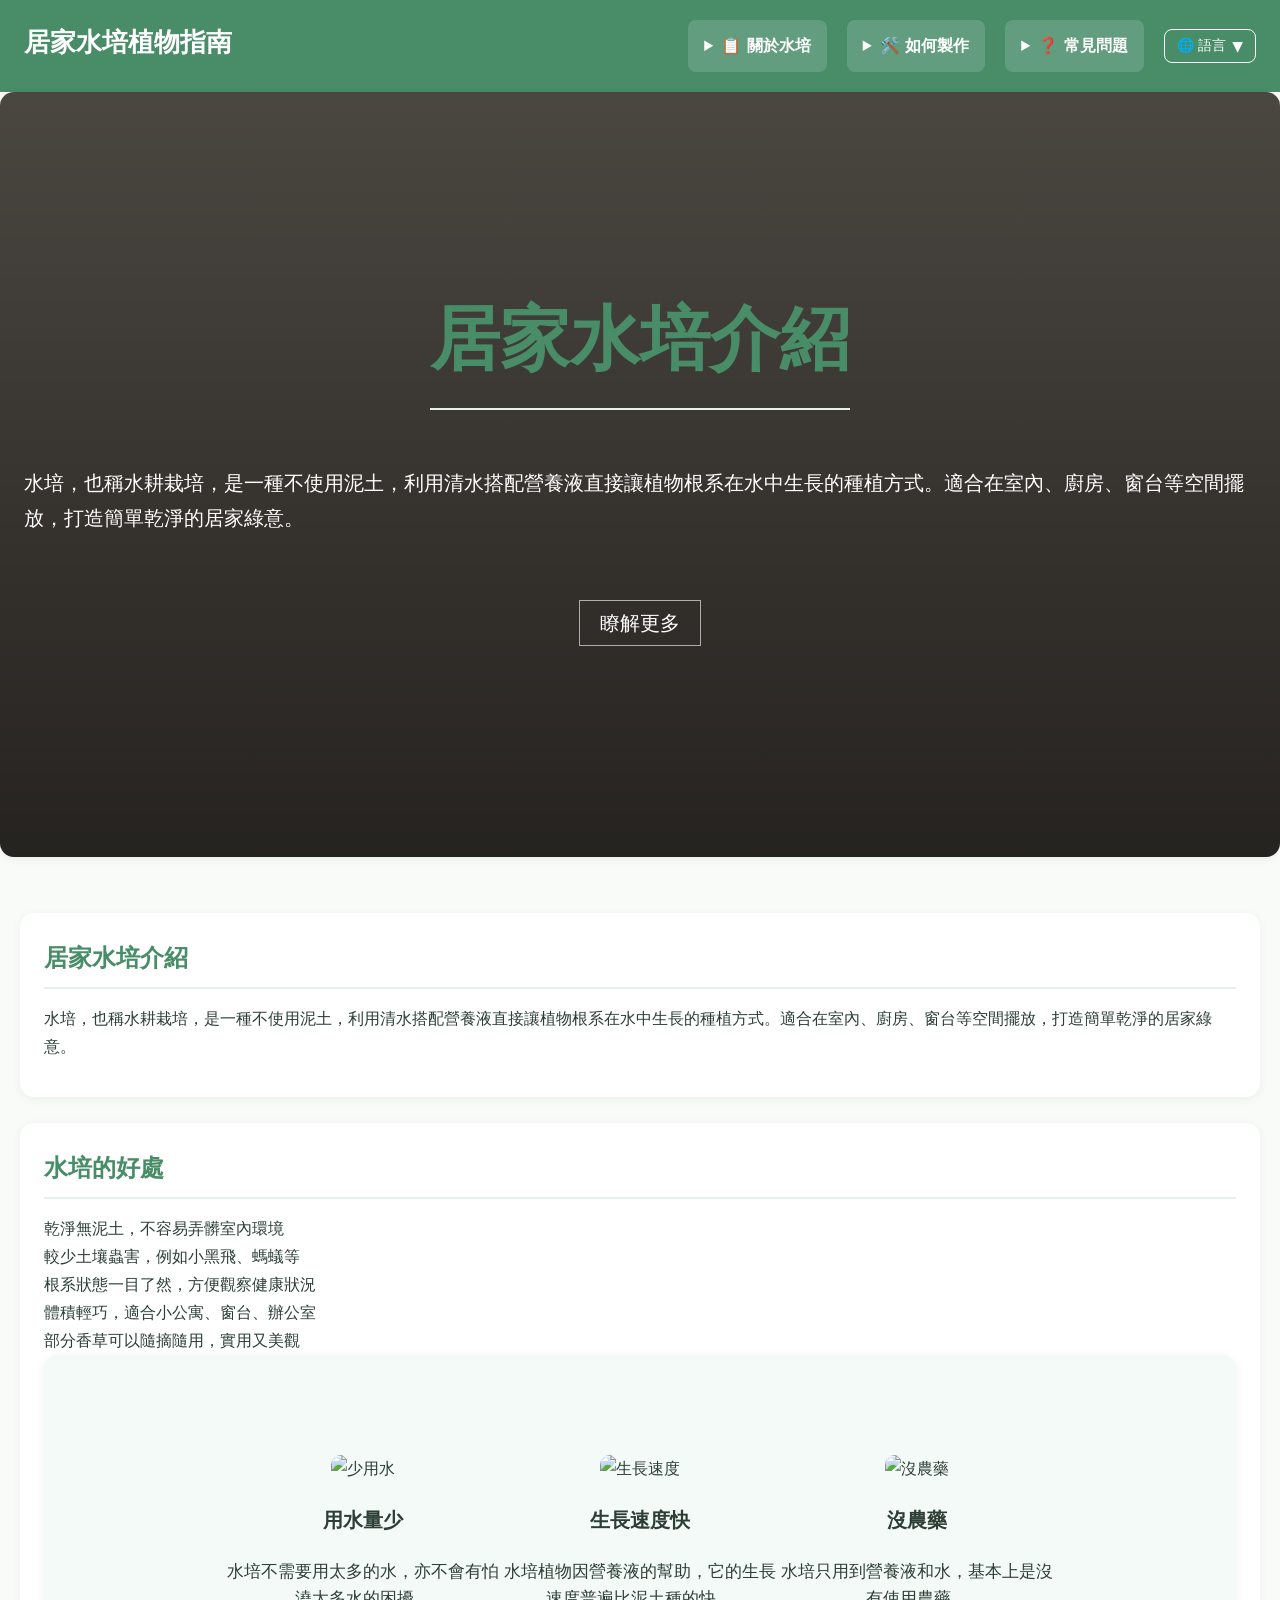
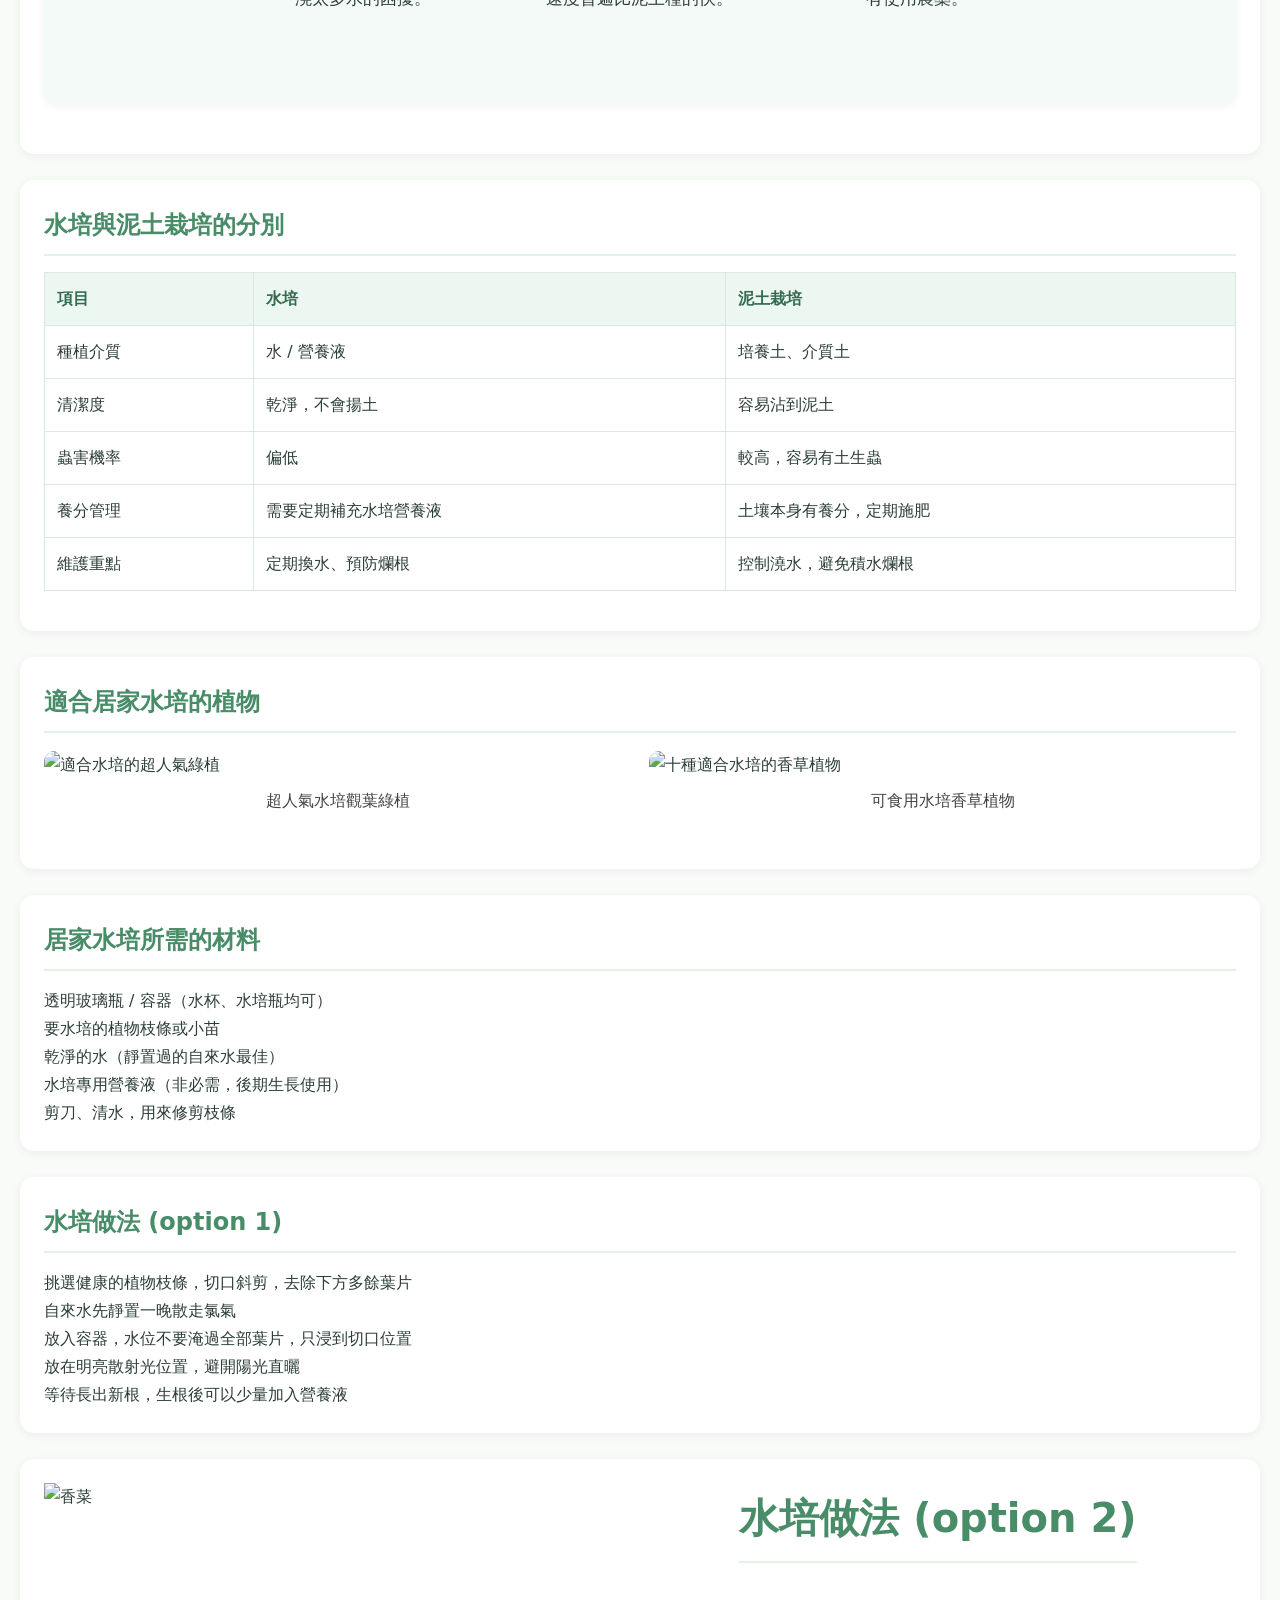
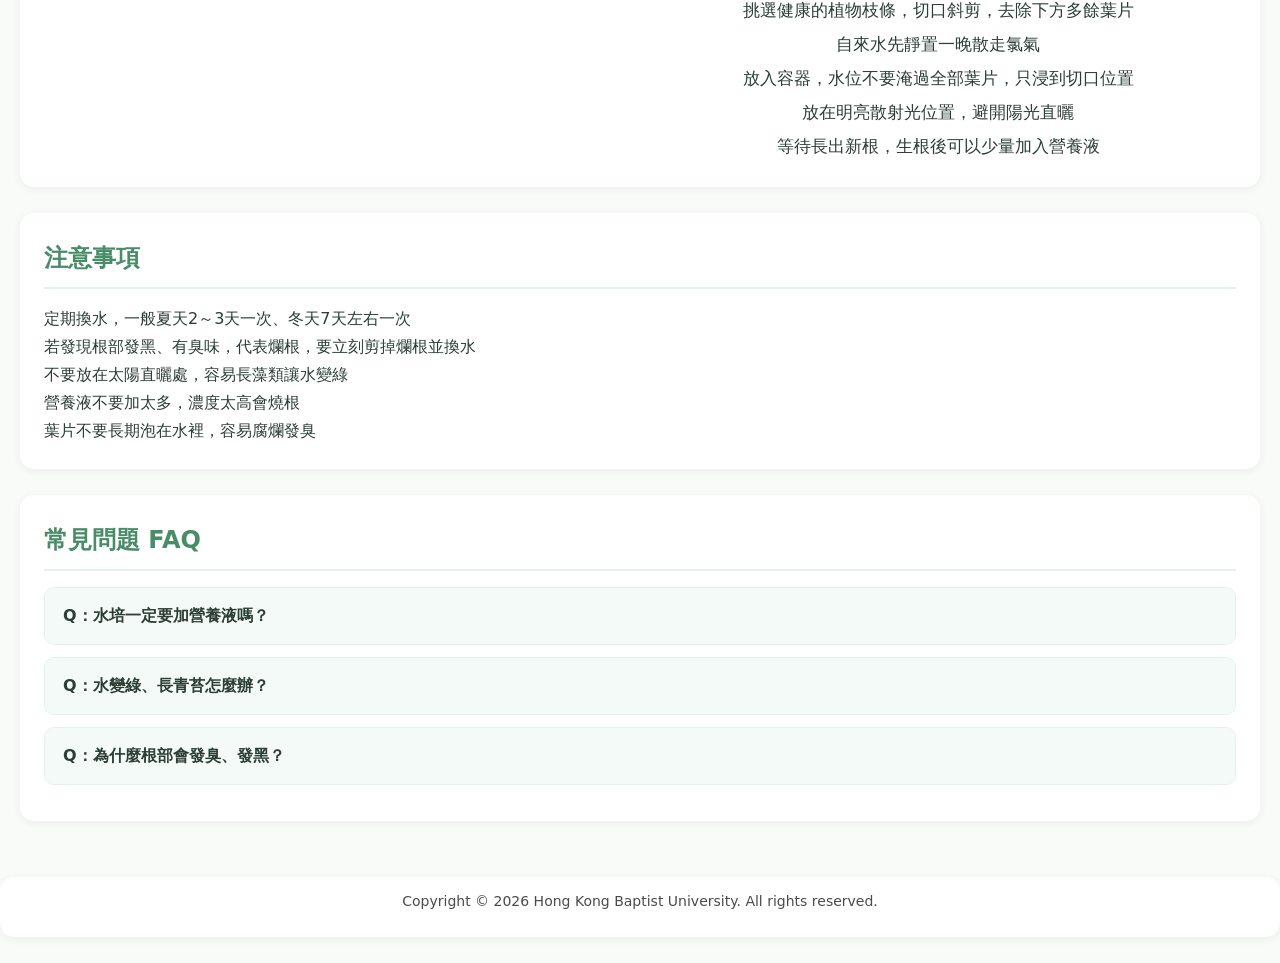
==== index.html @ 65b3b1cd "Add files via upload" ====
<!DOCTYPE html>
<html lang="zh-Hant">
<head>
    <meta charset="UTF-8">
    <meta name="viewport" content="width=device-width, initial-scale=1.0">
    <title data-i18n="title">居家水培植物指南5</title>
    <link rel="stylesheet" href="style.css">
</head>
<body>
    <header>
        <h1 data-i18n="header-title">居家水培植物指南</h1>

        <!-- 导航+语言全部包在这个容器，margin‑left:auto推到右边 -->
        <div class="header-right-group">
            <nav>
                <details>
                    <summary data-i18n="nav-about">📋 關於水培</summary>
                    <ul>
                        <li><a href="#intro">介紹</a></li>
                        <li><a href="#benefit">水培好處</a></li>
                        <li><a href="#gallery">適合居家水培的植物</a></li>
                        <li><a href="#compare">水培與泥土栽培的分別</a></li>
                    </ul>
                </details>
                <details>
                    <summary data-i18n="nav-howto">🛠️ 如何製作</summary>
                    <ul>
                        <li><a href="#material">居家水培所需的材料</a></li>
                        <li><a href="#step">水培做法</a></li>
                        <li><a href="#note">注意事項</a></li>
                    </ul>
                </details>
                <details>
                    <summary data-i18n="faq-title">❓ 常見問題</summary>
                    <ul>
                        <li><a href="#faq">FAQ</a></li>
                    </ul>
                </details>
            </nav>

            <div class="lang-wrapper" id="langWrap">
                <button class="lang-drop-trigger" id="langTrigger">
                    <span data-i18n="nav-lang">🌐 語言</span>
                    <span class="arrow-icon">▼</span>
                </button>
                <div class="lang-drop-menu">
                    <button data-lang="zhHant" class="lang-option active">繁體中文</button>
                    <button data-lang="zhHans" class="lang-option">简体中文</button>
                    <button data-lang="en" class="lang-option">English</button>
                </div>
            </div>
        </div>
    </header>

    <section class="intro">
            <h2 data-i18n="intro-title">居家水培介紹</h2>
            <p data-i18n="intro-text">水培，也稱水耕栽培，是一種不使用泥土，利用清水搭配營養液直接讓植物根系在水中生長的種植方式。適合在室內、廚房、窗台等空間擺放，打造簡單乾淨的居家綠意。</p>
            <p><a href="#intro">瞭解更多</a></p>
    </section>

    <div class="container">
        <section id="intro">
            <h2 data-i18n="intro-title">居家水培介紹</h2>
            <p data-i18n="intro-text">水培，也稱水耕栽培，是一種不使用泥土，利用清水搭配營養液直接讓植物根系在水中生長的種植方式。適合在室內、廚房、窗台等空間擺放，打造簡單乾淨的居家綠意。</p>
        </section>

        <section id="benefit">
            <h2 data-i18n="benefit-title">水培的好處</h2>
            <ul>
                <li data-i18n="b1">乾淨無泥土，不容易弄髒室內環境</li>
                <li data-i18n="b2">較少土壤蟲害，例如小黑飛、螞蟻等</li>
                <li data-i18n="b3">根系狀態一目了然，方便觀察健康狀況</li>
                <li data-i18n="b4">體積輕巧，適合小公寓、窗台、辦公室</li>
                <li data-i18n="b5">部分香草可以隨摘隨用，實用又美觀</li>
            </ul>

        <!-- testing -->
        <section class="benefit">

            <div>
                <img src="https://cdn-icons-png.flaticon.com/512/7822/7822036.png" alt="少用水">
                <h3 data-i18n="saving water"> 用水量少 </h3>
                <p data-i18n="saving water explain"> 水培不需要用太多的水，亦不會有怕澆太多水的困擾。 </p>
            </div>
            <div>
                <img src="https://cdn-icons-png.magnific.com/256/5339/5339583.png?semt=ais_white_label" alt="生長速度">
                <h3 data-i18n="growth rate"> 生長速度快 </h3>
                <p data-i18n="growth rate explain"> 水培植物因營養液的幫助，它的生長速度普遍比泥土種的快。</p>
            </div>
            <div>
                <img src="https://t4.ftcdn.net/jpg/05/69/31/79/360_F_569317961_Hw2CEbl5YhG4xKFPntLBtfDVCJQ78i1L.jpg" alt="沒農藥">
                <h3 data-i18n="pesticide free"> 沒農藥 </h3>
                <p data-i18n="pesticide free explain"> 水培只用到營養液和水，基本上是沒有使用農藥。</p>
            </div>
        </section>
        <!-- testing ends -->
        </section>

        <section id="compare">
            <h2 data-i18n="compare-title">水培與泥土栽培的分別</h2>
            <table>
                <thead>
                    <tr>
                        <th data-i18n="col-item">項目</th>
                        <th data-i18n="col-hydro">水培</th>
                        <th data-i18n="col-soil">泥土栽培</th>
                    </tr>
                </thead>
                <tbody>
                    <tr>
                        <td data-i18n="row1">種植介質</td>
                        <td data-i18n="row1-h">水 / 營養液</td>
                        <td data-i18n="row1-s">培養土、介質土</td>
                    </tr>
                    <tr>
                        <td data-i18n="row2">清潔度</td>
                        <td data-i18n="row2-h">乾淨，不會揚土</td>
                        <td data-i18n="row2-s">容易沾到泥土</td>
                    </tr>
                    <tr>
                        <td data-i18n="row3">蟲害機率</td>
                        <td data-i18n="row3-h">偏低</td>
                        <td data-i18n="row3-s">較高，容易有土生蟲</td>
                    </tr>
                    <tr>
                        <td data-i18n="row4">養分管理</td>
                        <td data-i18n="row4-h">需要定期補充水培營養液</td>
                        <td data-i18n="row4-s">土壤本身有養分，定期施肥</td>
                    </tr>
                    <tr>
                        <td data-i18n="row5">維護重點</td>
                        <td data-i18n="row5-h">定期換水、預防爛根</td>
                        <td data-i18n="row5-s">控制澆水，避免積水爛根</td>
                    </tr>
                </tbody>
            </table>
        </section>

        <section id="gallery">
            <h2 data-i18n="gallery-title">適合居家水培的植物</h2>
            <div class="gallery">
                <div class="gallery-item">
                    <img src="https://image.bvshop.tw/4338/post/4338_68bfd7483f8c3.png.webp" alt="適合水培的超人氣綠植" class="lightbox-img">
                    <p data-i18n="pic1">超人氣水培觀葉綠植</p>
                </div>
                <div class="gallery-item">
                    <img src="https://jardinforestier.com.tw/cdn/shop/articles/dda70e4a17474ab7b849383230f9e4b3.jpg?v=1782105176" alt="十種適合水培的香草植物" class="lightbox-img">
                    <p data-i18n="pic2">可食用水培香草植物</p>
                </div>
            </div>
        </section>

        <section id="material">
            <h2 data-i18n="material-title">居家水培所需的材料</h2>
            <ul>
                <li data-i18n="m1">透明玻璃瓶 / 容器（水杯、水培瓶均可）</li>
                <li data-i18n="m2">要水培的植物枝條或小苗</li>
                <li data-i18n="m3">乾淨的水（靜置過的自來水最佳）</li>
                <li data-i18n="m4">水培專用營養液（非必需，後期生長使用）</li>
                <li data-i18n="m5">剪刀、清水，用來修剪枝條</li>
            </ul>
        </section>

    <section class="step">
        <h2 data-i18n="step-title">水培做法 (option 1)</h2>
        <ul>
            <li data-i18n="s1">挑選健康的植物枝條，切口斜剪，去除下方多餘葉片</li>
            <li data-i18n="s2">自來水先靜置一晚散走氯氣</li>
            <li data-i18n="s3">放入容器，水位不要淹過全部葉片，只浸到切口位置</li>
            <li data-i18n="s4">放在明亮散射光位置，避開陽光直曬</li>
            <li data-i18n="s5">等待長出新根，生根後可以少量加入營養液</li>
        </ul>
    </section>
    
    <!-- testing -->
    <section class="steps">

    <img src="https://cdn02.pinkoi.com/product/di74Gw7a/2/640x530.jpg" alt="香菜">        
    
    <div class="info">
        <h2 data-i18n="step-title">水培做法 (option 2)</h2>
        <ul>
            <li data-i18n="s1">挑選健康的植物枝條，切口斜剪，去除下方多餘葉片</li>
            <li data-i18n="s2">自來水先靜置一晚散走氯氣</li>
            <li data-i18n="s3">放入容器，水位不要淹過全部葉片，只浸到切口位置</li>
            <li data-i18n="s4">放在明亮散射光位置，避開陽光直曬</li>
            <li data-i18n="s5">等待長出新根，生根後可以少量加入營養液</li>
        </ul>
    </div>

    <!-- testing ends -->

    </section>

        <section id="note">
            <h2 data-i18n="note-title">注意事項</h2>
            <ul>
                <li data-i18n="n1">定期換水，一般夏天2～3天一次、冬天7天左右一次</li>
                <li data-i18n="n2">若發現根部發黑、有臭味，代表爛根，要立刻剪掉爛根並換水</li>
                <li data-i18n="n3">不要放在太陽直曬處，容易長藻類讓水變綠</li>
                <li data-i18n="n4">營養液不要加太多，濃度太高會燒根</li>
                <li data-i18n="n5">葉片不要長期泡在水裡，容易腐爛發臭</li>
            </ul>
        </section>

        <section id="faq">
            <h2 data-i18n="faq-title">常見問題 FAQ</h2>
            <div class="faq-item">
                <div class="faq-question" data-i18n="q1">Q：水培一定要加營養液嗎？</div>
                <div class="faq-answer">
                    <p data-i18n="a1">剛開始生根階段不需要營養液；等到根系長得茂密之後，再少量添加就可以。只清水也可以存活一段時間，但長期會缺養分。</p>
                </div>
            </div>
            <div class="faq-item">
                <div class="faq-question" data-i18n="q2">Q：水變綠、長青苔怎麼辦？</div>
                <div class="faq-answer">
                    <p data-i18n="a2">主要原因是陽光直射。移到散射光位置，把容器洗乾淨、全部換新水即可。</p>
                </div>
            </div>
            <div class="faq-item">
                <div class="faq-question" data-i18n="q3">Q：為什麼根部會發臭、發黑？</div>
                <div class="faq-answer">
                    <p data-i18n="a3">多數是缺氧爛根。把腐爛的根全部剪乾淨，容器清洗消毒，換上新水，並減少水位。</p>
                </div>
            </div>
        </section>
    </div>

    <section class="footer">
            <p>Copyright © 2026 Hong Kong Baptist University. All rights reserved.</p>
    </section>

    <div class="lightbox">
        <span class="lightbox-close">&times;</span>
        <img src="" alt="preview">
    </div>

<script>
const i18nData = {
    zhHant:{
        title:"居家水培植物指南",
        "header-title":"居家水培植物指南",
        "nav-about":"📋 關於水培",
        "nav-howto":"🛠️ 如何製作",
        "nav-lang": "🌐 語言",
        "gallery-title":"適合居家水培的植物",
        "pic1":"超人氣水培觀葉綠植",
        "pic2":"可食用水培香草",
        "pic3":"水培香菜示範",
        "intro-title":"居家水培介紹",
        "intro-text":"水培，也稱水耕栽培，是一種不使用泥土，利用清水搭配營養液直接讓植物根系在水中生長的種植方式。適合在室內、廚房、窗台等空間擺放，打造簡單乾淨的居家綠意。",
        "benefit-title":"水培的好處",
        "b1":"乾淨無泥土，不容易弄髒室內環境",
        "b2":"較少土壤蟲害，例如小黑飛、螞蟻等",
        "b3":"根系狀態一目了然，方便觀察健康狀況",
        "b4":"體積輕巧，適合小公寓、窗台、辦公室",
        "b5":"部分香草可以隨摘隨用，實用又美觀",
        "saving water":"少用水",
        "saving water explain":"水培不需要用太多的水，亦不會有怕澆太多水的困擾。",
        "growth rate":"生長速度快",
        "growth rate explain":"水培植物因營養液的幫助，它的生長速度普遍比泥土種的快。",
        "pesticide free":"沒農藥",
        "pesticide free explain":"水培只用到營養液和水，基本上是沒有使用農藥。",
        "compare-title":"水培與泥土栽培的分別",
        "col-item":"項目",
        "col-hydro":"水培",
        "col-soil":"泥土栽培",
        "row1":"種植介質",
        "row1-h":"水 / 營養液",
        "row1-s":"培養土、介質土",
        "row2":"清潔度",
        "row2-h":"乾淨，不會揚土",
        "row2-s":"容易沾到泥土",
        "row3":"蟲害機率",
        "row3-h":"偏低",
        "row3-s":"較高，容易有土生蟲",
        "row4":"養分管理",
        "row4-h":"需要定期補充水培營養液",
        "row4-s":"土壤本身有養分，定期施肥",
        "row5":"維護重點",
        "row5-h":"定期換水、預防爛根",
        "row5-s":"控制澆水，避免積水爛根",
        "material-title":"居家水培所需的材料",
        "m1":"透明玻璃瓶 / 容器（水杯、水培瓶均可）",
        "m2":"要水培的植物枝條或小苗",
        "m3":"乾淨的水（靜置過的自來水最佳）",
        "m4":"水培專用營養液（非必需，後期生長使用）",
        "m5":"剪刀、清水，用來修剪枝條",
        "step-title":"水培做法",
        "s1":"挑選健康的植物枝條，切口斜剪，去除下方多餘葉片",
        "s2":"自來水先靜置一晚散走氯氣",
        "s3":"放入容器，水位不要淹過全部葉片，只浸到切口位置",
        "s4":"放在明亮散射光位置，避開陽光直曬",
        "s5":"等待長出新根，生根後可以少量加入營養液",
        "note-title":"注意事項",
        "n1":"定期換水，一般夏天2～3天一次、冬天7天左右一次",
        "n2":"若發現根部發黑、有臭味，代表爛根，要立刻剪掉爛根並換水",
        "n3":"不要放在太陽直曬處，容易長藻類讓水變綠",
        "n4":"營養液不要加太多，濃度太高會燒根",
        "n5":"葉片不要長期泡在水裡，容易腐爛發臭",
        "faq-title":"常見問題 FAQ",
        "q1":"Q：水培一定要加營養液嗎？",
        "a1":"剛開始生根階段不需要營養液；等到根系長得茂密之後，再少量添加就可以。只清水也可以存活一段時間，但長期會缺養分。",
        "q2":"Q：水變綠、長青苔怎麼辦？",
        "a2":"主要原因是陽光直射。移到散射光位置，把容器洗乾淨、全部換新水即可。",
        "q3":"Q：為什麼根部會發臭、發黑？",
        "a3":"多數是缺氧爛根。把腐爛的根全部剪乾淨，容器清洗消毒，換上新水，並減少水位。"
    },
    zhHans:{
        title:"居家水培植物指南",
        "header-title":"居家水培植物指南",
        "nav-about":"📋 关于水培",
        "nav-howto":"🛠️ 如何制作",
        "nav-lang": "🌐 语言",
        "gallery-title":"适合居家水培的植物",
        "pic1":"高人气水培观叶绿植",
        "pic2":"可食用水培香草",
        "pic3":"水培香菜示范",
        "intro-title":"居家水培介绍",
        "intro-text":"水培，也叫水耕栽培，是一种不使用泥土，利用清水搭配营养液直接让植物根系在水中生长的种植方式。适合在室内、厨房、窗台等空间摆放，打造干净清爽的居家绿意。",
        "benefit-title":"水培的好处",
        "b1":"干净无泥土，不容易弄脏室内环境",
        "b2":"土壤虫害更少，比如小黑飞、蚂蚁等",
        "b3":"根系状态一目了然，方便观察健康情况",
        "b4":"轻巧省空间，适合小户型、窗台、办公室",
        "b5":"部分香草可以随摘随用，实用又好看",
        "saving water":"少用水",
        "saving water explain":"水培不需要用太多的水，亦不会有怕浇太多水的困扰。",
        "growth rate":"生长速度快",
        "growth rate explain":"水培植物因营养液的帮助，它的生长速度普遍比泥土种的快。",
        "pesticide free":"没农药",
        "pesticide free explain":"水培只用到营养液和水，基本上是没有使用农药。",
        "compare-title":"水培与泥土栽培的区别",
        "col-item":"项目",
        "col-hydro":"水培",
        "col-soil":"泥土栽培",
        "row1":"种植介质",
        "row1-h":"水 / 营养液",
        "row1-s":"营养土、栽培基质",
        "row2":"清洁度",
        "row2-h":"干净，不会扬尘",
        "row2-s":"容易沾泥土",
        "row3":"虫害概率",
        "row3-h":"较低",
        "row3-s":"偏高，容易滋生土虫",
        "row4":"养分管理",
        "row4-h":"需要定期补充水培营养液",
        "row4-s":"土壤自带养分，定期施肥",
        "row5":"维护重点",
        "row5-h":"定期换水，预防烂根",
        "row5-s":"控制浇水，防止积水烂根",
        "material-title":"居家水培需要的材料",
        "m1":"透明玻璃瓶/容器（水杯、水培瓶都可以）",
        "m2":"准备水培的枝条或者小苗",
        "m3":"干净水源（静置后的自来水最好）",
        "m4":"水培专用营养液（非必需，后期生长用）",
        "m5":"剪刀，用来修剪枝条",
        "step-title":"水培步骤",
        "s1":"挑选健康枝条，斜剪切口，去掉下方多余叶片",
        "s2":"自来水提前静置一晚，散去氯气",
        "s3":"放入容器，水位不要浸泡叶片，只没过切口",
        "s4":"放在明亮散射光处，避开阳光直晒",
        "s5":"等待生根，长出新根之后可以少量添加营养液",
        "note-title":"注意事项",
        "n1":"定期换水，夏天约2～3天一次，冬天大约7天一次",
        "n2":"根部发黑、有异味就是烂根，及时剪掉烂根并换水",
        "n3":"避免阳光直晒，容易长绿藻让水质变浑",
        "n4":"营养液宁少勿多，浓度过高会烧根",
        "n5":"叶片不要长期泡在水中，容易腐烂发臭",
        "faq-title":"常见问题 FAQ",
        "q1":"Q：水培一定要加营养液吗？",
        "a1":"生根初期不需要营养液；根系茂密后再少量添加。只用清水植物也可以存活一段时间，但长期会缺少养分。",
        "q2":"Q：水变绿、长青苔怎么办？",
        "a2":"大多是阳光直射造成。移到散射光位置，清洗容器、全部换新水即可。",
        "q3":"Q：为什么根部发臭发黑？",
        "a3":"大多是缺氧烂根。把腐烂根系修剪干净，清洗容器，换新水，降低水位。"
    },
    en:{
        title:"Home Hydroponics Guide",
        "header-title":"Home Hydroponics Guide",
        "nav-about":"📋 About Hydroponics",
        "nav-howto":"🛠️ How‑to Guide",
        "nav-lang": "🌐 Language",
        "gallery-title":"Plants suitable for home hydroponics",
        "pic1":"Popular foliage plants for water culture",
        "pic2":"Edible herbs for hydroponics",
        "pic3":"Hydroponic coriander demo",
        "intro-title":"About Home Hydroponics",
        "intro-text":"Hydroponics is a soilless growing method. Plants grow their roots in water or nutrient solution. It is perfect for indoors, kitchens and windowsills to create clean green space.",
        "benefit-title":"Benefits of Hydroponics",
        "b1":"No soil, keeps your room clean",
        "b2":"Fewer soil pests such as fungus gnats",
        "b3":"Roots are visible, easy to check plant health",
        "b4":"Light and compact, ideal for small homes & offices",
        "b5":"Some herbs can be harvested fresh anytime",
        "saving water": "Water-efficient",
        "saving water explain": "Hydroponics requires very little water, and there is no risk of overwatering.",
        "growth rate": "Rapid growth",
        "growth rate explain": "Thanks to nutrient solutions, hydroponic plants generally grow faster than those grown in soil.",
        "pesticide free": "Pesticide-free",
        "pesticide free explain": "Hydroponics relies solely on nutrient solutions and water, meaning no pesticides are used.",
        "compare-title":"Hydroponics vs Soil Cultivation",
        "col-item":"Item",
        "col-hydro":"Hydroponics",
        "col-soil":"Soil planting",
        "row1":"Growing medium",
        "row1-h":"Water / nutrient solution",
        "row1-s":"Potting mix",
        "row2":"Cleanliness",
        "row2-h":"Clean, no dust",
        "row2-s":"Messy soil",
        "row3":"Pest risk",
        "row3-h":"Low",
        "row3-s":"Higher, soil pests common",
        "row4":"Nutrient care",
        "row4-h":"Add hydroponic nutrients regularly",
        "row4-s":"Soil contains nutrients, fertilize occasionally",
        "row5":"Main focus",
        "row5-h":"Change water regularly, prevent root rot",
        "row5-s":"Control watering to avoid root rot",
        "material-title":"What you need",
        "m1":"Clear glass jar / container",
        "m2":"Plant cuttings or seedlings",
        "m3":"Clean water (tap water rested overnight)",
        "m4":"Hydroponic nutrient liquid (optional for later growth)",
        "m5":"Scissors for cutting stems",
        "step-title":"How to grow hydroponically",
        "s1":"Pick healthy stems, cut diagonally, remove lower leaves",
        "s2":"Leave tap water overnight to remove chlorine",
        "s3":"Put cutting in jar, only submerge the cut end, not leaves",
        "s4":"Place in bright indirect light, avoid direct sun",
        "s5":"Wait for new roots. Add small amount of nutrient after rooting",
        "note-title":"Important Notes",
        "n1":"Change water regularly: every 2–3 days in summer, weekly in winter",
        "n2":"Black smelly roots mean root rot. Cut rotten roots and replace water",
        "n3":"Keep away from direct sunlight to avoid algae",
        "n4":"Do not overuse nutrient solution, strong concentration burns roots",
        "n5":"Do not submerge leaves in water, they will rot",
        "faq-title":"FAQ",
        "q1":"Q: Do I have to use nutrient solution?",
        "a1":"No need during rooting stage. Add nutrients only after roots grow well. Plants can survive in plain water for a while but lack nutrients long‑term.",
        "q2":"Q: Why is the water turning green with algae?",
        "a2":"Direct sunlight causes algae. Move to indirect light, clean the jar and refill water.",
        "q3":"Q: Why roots turn black and smell bad?",
        "a3":"Root rot caused by lack of oxygen. Trim rotten roots, clean container, refill water and lower water level."
    }
};

// 切換語言
function changeLang(lang){
    document.documentElement.lang = lang==="zhHant"?"zh-Hant":lang==="zhHans"?"zh-CN":"en";
    document.querySelectorAll('[data-i18n]').forEach(el=>{
        const k = el.getAttribute("data-i18n");
        el.innerText = i18nData[lang][k];
    });
    // 更新高亮
    document.querySelectorAll('.lang-option').forEach(btn=>{
        btn.classList.toggle('active', btn.dataset.lang === lang);
    });
    document.getElementById("langWrap").classList.remove("open");
}

const langWrap = document.getElementById('langWrap');
const langTrigger = document.getElementById('langTrigger');

langTrigger.addEventListener('click', (e)=>{
    e.stopPropagation();
    langWrap.classList.toggle("open");
})

document.querySelectorAll(".lang-option").forEach(btn=>{
    btn.addEventListener("click", (e)=>{
        e.stopPropagation();
        changeLang(btn.dataset.lang);
    })
})

document.addEventListener('click',(e)=>{
    if(!langWrap.contains(e.target)){
        langWrap.classList.remove("open");
    }
})

// FAQ
document.querySelectorAll('.faq-question').forEach(q=>{
    q.onclick = ()=>{
        q.nextElementSibling.classList.toggle('open');
    }
})
// 燈箱
const lightbox = document.querySelector('.lightbox');
const lightboxImg = lightbox.querySelector('img');
const closeBtn = lightbox.querySelector('.lightbox-close');
document.querySelectorAll('.lightbox-img').forEach(img=>{
    img.onclick = ()=>{
        lightboxImg.src = img.src;
        lightbox.classList.add('show');
    }
})
closeBtn.onclick = ()=> lightbox.classList.remove('show');
lightbox.onclick = (e)=>{
    if(e.target === lightbox) lightbox.classList.remove('show');
}
</script>
</body>
</html>
---- style.css ----
* {
            box-sizing: border-box;
            margin: 0;
            padding: 0;
            font-family: system-ui, -apple-system, BlinkMacSystemFont, "Segoe UI", Roboto, sans-serif;
        }
        html {
            scroll-behavior: smooth;
        }
        body {
            background-color: #f8fbf8;
            color: #2c3e36;
            line-height: 1.75;
        }
        header {
            background-color: #488c68;
            color: #fff;
            padding: 20px 24px;
            display: flex;
            flex-wrap: wrap;
            gap:16px;
            align-items: flex-start;
        }
        .header-right-group{
            display:flex;
            gap:20px;
            margin-left:auto; /* 把整组推到右边 */
            flex-wrap: wrap;
            align-items: flex-start;
        }
        h1{
            font-size: 1.6rem;
        }

        /* details 横向排列 */
        nav{
            display:flex;
            gap:20px;
            flex-wrap: wrap;
            align-items: flex-start;
        }
        nav details {
            background:rgba(255,255,255,0.15);
            border-radius:8px;
            padding:8px 12px;
        }
        nav summary{
            cursor:pointer;
            font-weight:bold;
            font-size:1rem;
            padding:4px;
        }
        nav ul{
            margin-top:10px;
            padding-left:22px;
        }
        nav li{
            margin:6px 0;
            list-style:disc;
        }
        nav a{
            display:inline;
            color:#fff;
            text-decoration: none;
        }
        nav a:hover{
            text-decoration: underline;
        }
        nav > ul {
            padding-left:12px;
        }

        /* ========== 语言下拉 ========== */
        .lang-wrapper{
            position:relative;
            top: 9px;
        }
        .lang-drop-trigger{
            display:flex;
            align-items:center;
            gap:6px;
            border: 1px solid #ffffff;
            background: transparent;
            color: white;
            padding: 7px 12px;
            border-radius: 8px;
            cursor: pointer;
            font-size: 14px;
        }
        .lang-drop-trigger .arrow-icon{
            transition: transform 0.25s ease;
        }
        .lang-wrapper.open .arrow-icon{
            transform: rotate(180deg);
        }
        .lang-drop-menu{
            position:absolute;
            top:calc(100% + 6px);
            right:0;
            background:#ffffff;
            border-radius:8px;
            box-shadow:0 4px 14px rgba(0,0,0,0.15);
            min-width:140px;
            display:none;
            z-index:100;
        }
        .lang-wrapper.open .lang-drop-menu{
            display:block;
        }
        .lang-drop-menu button{
            width:100%;
            text-align:left;
            padding:9px 14px;
            border:none;
            background:#fff;
            cursor:pointer;
            font-size:14px;
            color:#2c3e36;
        }
        .lang-drop-menu button:hover{
            background:#edf7f1;
        }
        .lang-drop-menu button.active{
            background:#488c68;
            color:#fff;
        }

        .container {
            max-width: 1720px;
            margin: 0 auto;
            padding: 30px 20px;
        }
        section {
            background: #ffffff;
            border-radius: 14px;
            padding: 24px;
            margin-bottom: 26px;
            box-shadow: 0 2px 10px rgba(0,0,0,0.06);
        }
        .intro {
            background-color: antiquewhite;
            color: white;
            height: 85vh;
            background-image:  linear-gradient(rgba(0,0,0, 0.7), rgba(0,0,0, 0.85)), url("https://pic1.zhimg.com/v2-de03fee57f19307699c68ff1897d4214_1440w.jpg");
            background-repeat: no-repeat;
            background-size: cover;
            background-position: center;
            display: flex;
            flex-direction: column;
            align-items: center;
            justify-content: center;
        }
        .intro h2 {
            font-size: 70px;
        }
        .intro p {
            color: white;
            font-size: 20px;
            margin-top: 40px;
            margin-bottom: 30px;
        }
        .intro a{
            color: white;
            text-decoration: none;
            border: 1px solid #ACACAC;
            padding: 10px 20px;
        }
        h2 {
            color: #488c68;
            margin-bottom: 16px;
            padding-bottom: 8px;
            border-bottom: 2px solid #e2f2e9;
        }
        p {
            margin-bottom: 12px;
        }
        ul {
            list-style-type: none;
            padding: 0;
            margin: 0;
        }
        table {
            width: 100%;
            border-collapse: collapse;
            margin:16px 0;
        }
        table th, table td {
            border:1px solid #d9e9e1;
            padding:12px;
            text-align:left;
        }
        table th {
            background-color:#edf7f1;
            color:#346b4f;
        }
        .gallery {
            display: grid;
            grid-template-columns: repeat(auto-fit, minmax(280px,1fr));
            gap:18px;
            margin:18px 0;
        }
        .gallery-item img {
            width:100%;
            height:auto;
            border-radius:10px;
            cursor: pointer;
            transition: 0.3s;
        }
        .gallery-item img:hover {
            opacity:0.85;
        }
        .gallery-item p {
            text-align:center;
            margin-top:8px;
            color:#444;
        }
        .faq-item {
            margin-bottom:12px;
            border:1px solid #e2f2e9;
            border-radius:10px;
            overflow:hidden;
        }
        .faq-question {
            padding:14px 18px;
            background:#f4faf7;
            font-weight:600;
            cursor:pointer;
        }
        .faq-answer {
            padding:0 18px;
            max-height:0;
            overflow:hidden;
            transition:0.3s;
        }
        .faq-answer.open {
            padding:14px 18px;
            max-height: 600px;
        }
        /* Lightbox 燈箱 */
        .lightbox {
            position: fixed;
            inset:0;
            background:rgba(0,0,0,0.82);
            display:none;
            align-items:center;
            justify-content:center;
            z-index:999;
            padding:20px;
        }
        .lightbox.show {
            display:flex;
        }
        .lightbox img {
            max-width:95%;
            max-height:95vh;
            border-radius:6px;
        }
        .lightbox-close {
            position:absolute;
            top:20px;
            right:24px;
            color:#fff;
            font-size:32px;
            cursor:pointer;
        }
        .footer {
            background-color: #fff;
            color: #4b4b4b;
            display: flex;
            height: 60px;
            justify-content: center;
            align-items: center;
            font-size: 14px;
        }
        .benefit {
            display: flex;
            background-color: #f4faf7;
            justify-content: space-between;
            align-items: center;
            padding: 100px 180px 80px;
        }
        .benefit h2 {
            align-items: center;
            flex-direction: column;
            gap: 15px;
        }
        .benefit div{
            width: 300px;
            text-align: center;
        }
        .benefit img{
            width: 100%;
            border-radius: 10px;
        }
        .benefit h3 {
            font-size: 20px;
            margin: 20px 0;
        }
        .benefit p {
            font-size: 17px;
            line-height: 1.6em;
        }
        .steps {
            display: flex;
        }
        .steps img{
            width: 50%;
        }
        .info {
            width: 50%;
            background-color: white;
            display: flex;
            flex-direction: column;
            align-items: center;
            justify-content: center;
        }
        .info h2 {
            font-size: 40px;
            margin-bottom: 30px;
        }
        .info ul {
            text-align: center;
            font-size: 17px;
            line-height: 2em;
        }
        .menu {
            display: none;
        }
        /* 響應式設計語法 */
        @media screen and (max-width:768px) {
            header ul {
                display: none;
            }
            .intro h2{
                font-size: 40px;
            }
            .steps {
                flex-direction: column;
            }
            .steps img{
                width:100%;
            }
            .info {
                width: 100%;
                padding: 40px 0;
            }
            .info h2 {
                font-size: 30px;
            }
            .benefit {
                flex-direction: column;
                padding: 60px 0;
            }
            .benefit div{
                margin-bottom: 30px;
            }
        }
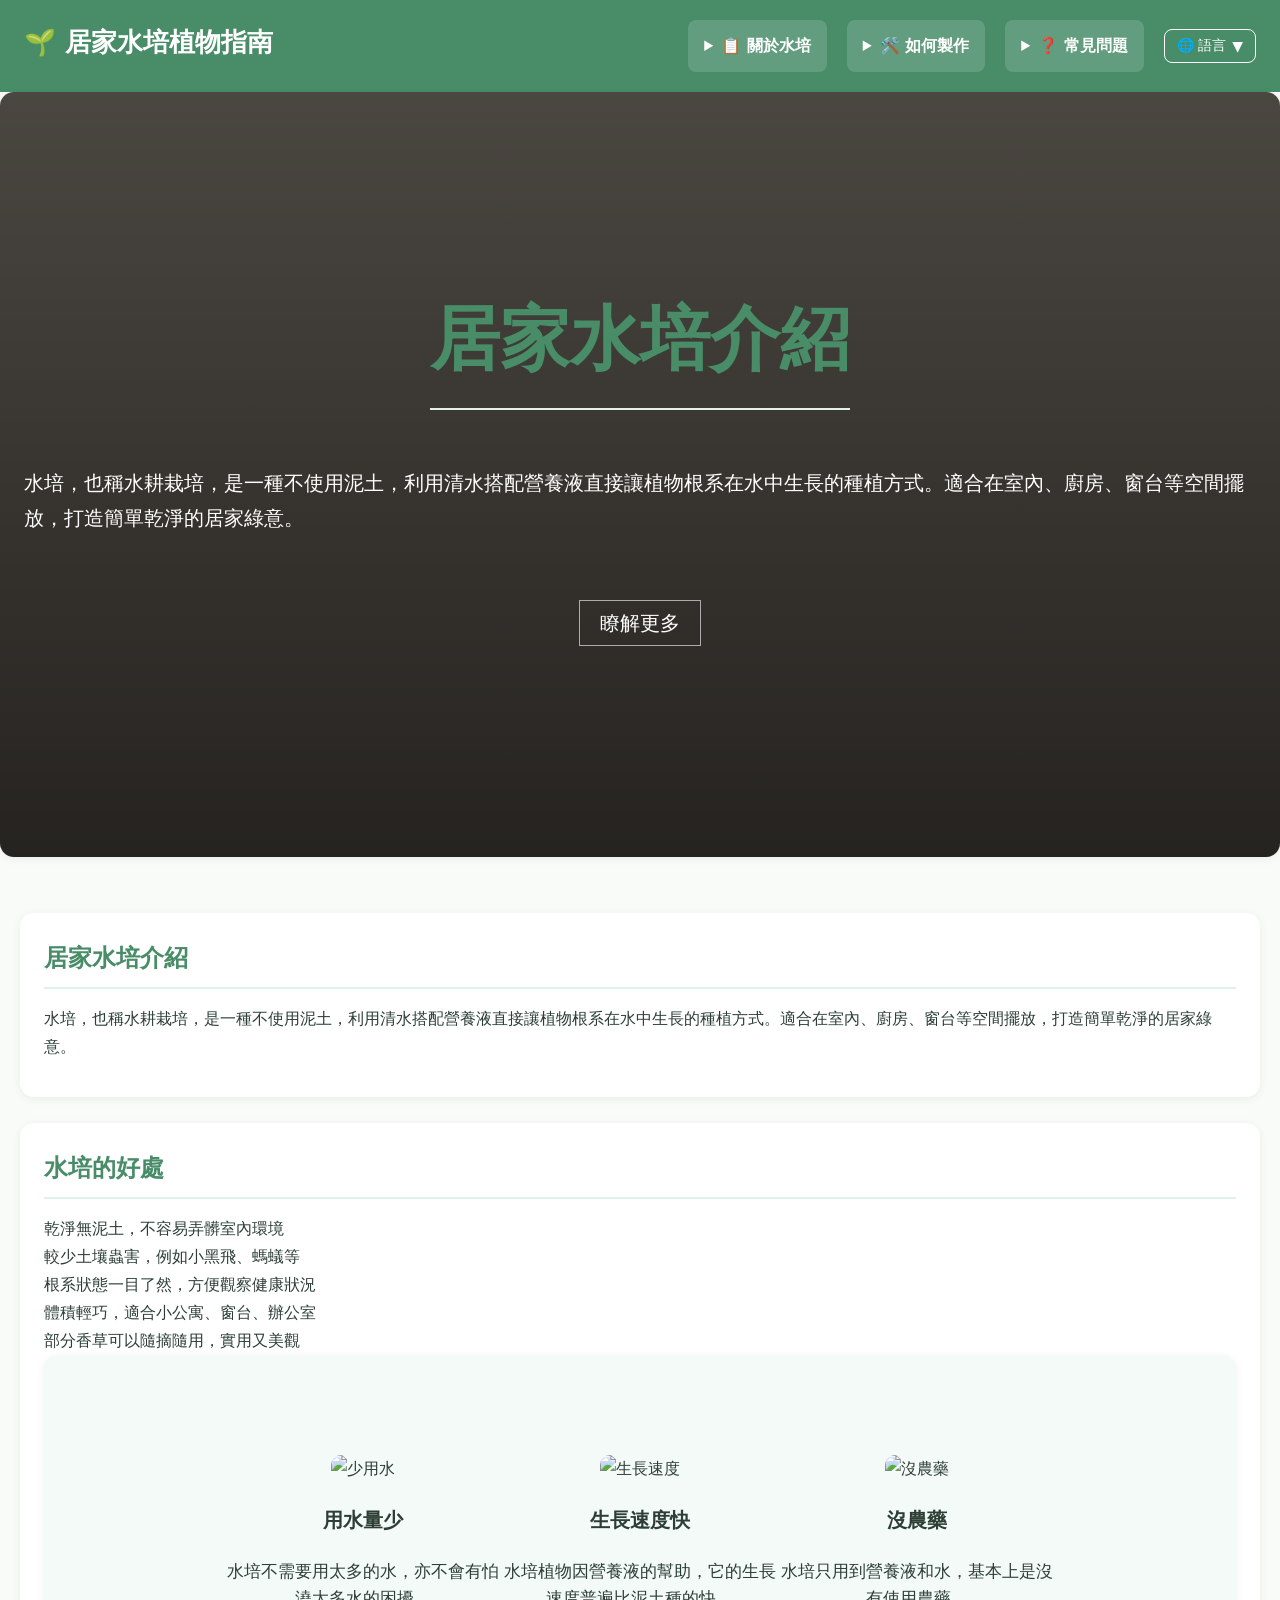
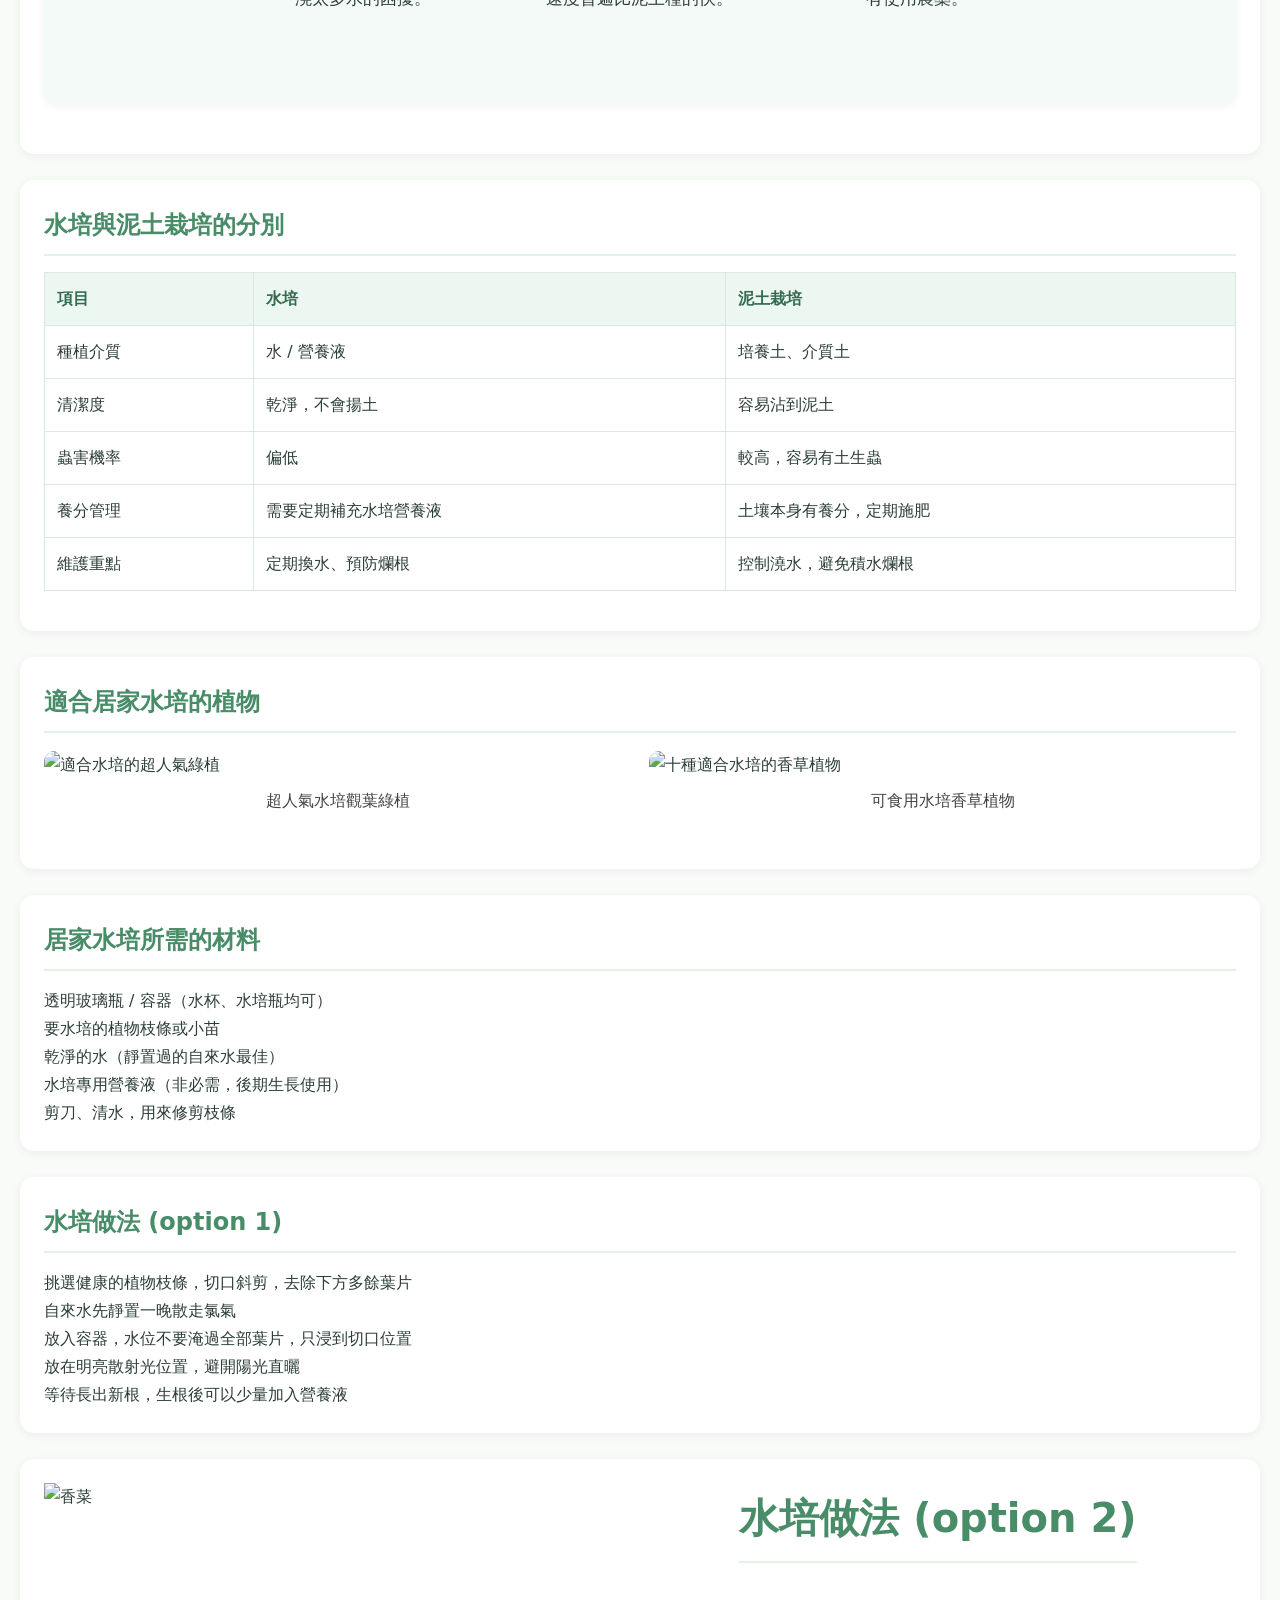
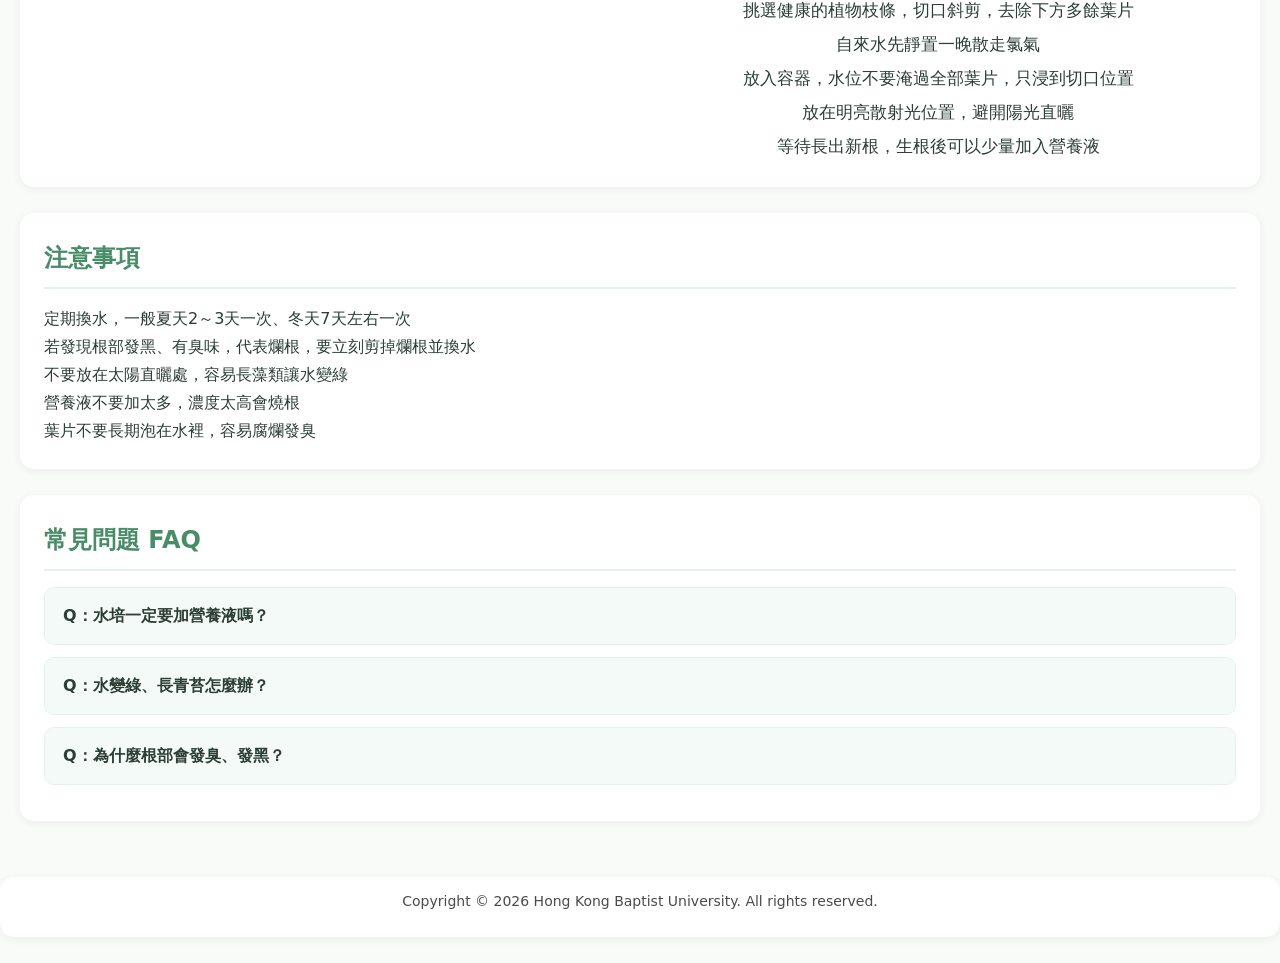
==== commit f5ec90fb: "Update index.html" ====
--- a/index.html
+++ b/index.html
@@ -3,12 +3,12 @@
 <head>
     <meta charset="UTF-8">
     <meta name="viewport" content="width=device-width, initial-scale=1.0">
-    <title data-i18n="title">居家水培植物指南5</title>
+    <title data-i18n="title">🌱 居家水培植物指南</title>
     <link rel="stylesheet" href="style.css">
 </head>
 <body>
     <header>
-        <h1 data-i18n="header-title">居家水培植物指南</h1>
+        <h1 data-i18n="header-title">🌱 居家水培植物指南</h1>
 
         <!-- 导航+语言全部包在这个容器，margin‑left:auto推到右边 -->
         <div class="header-right-group">
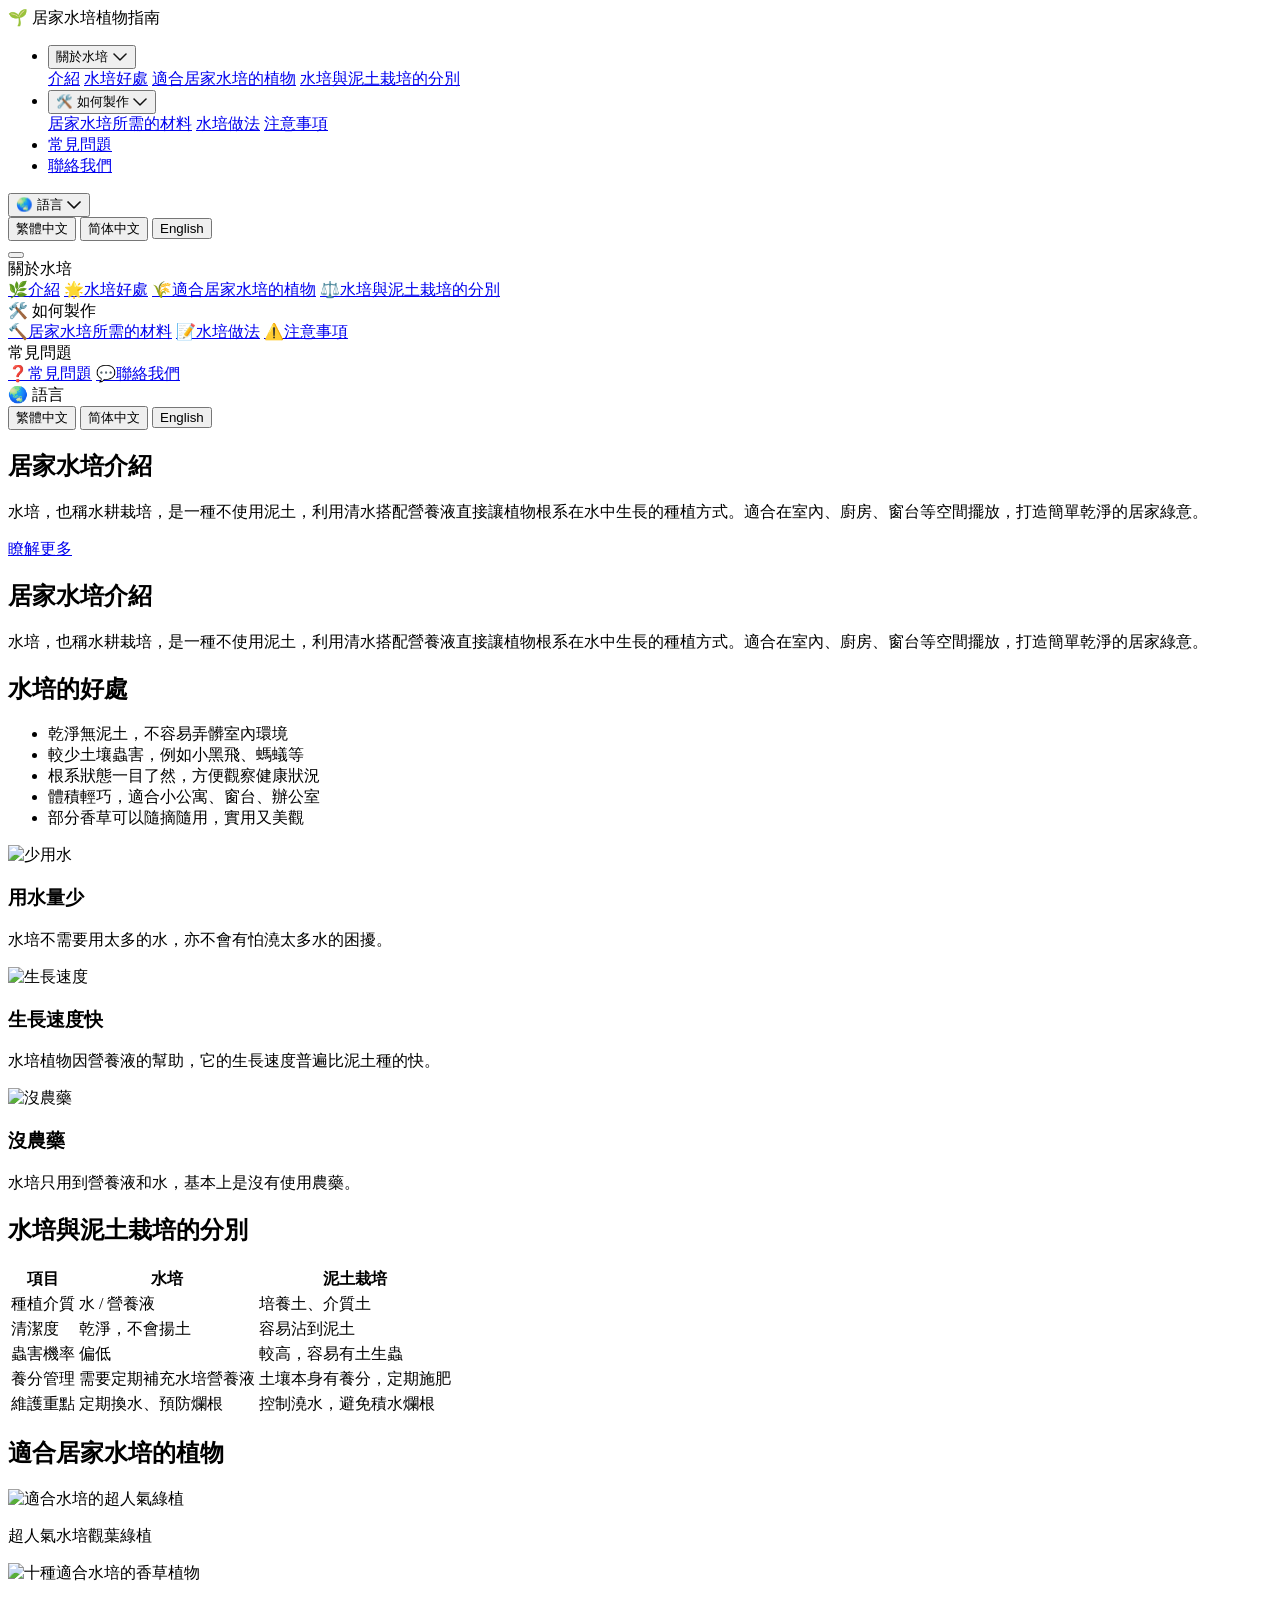
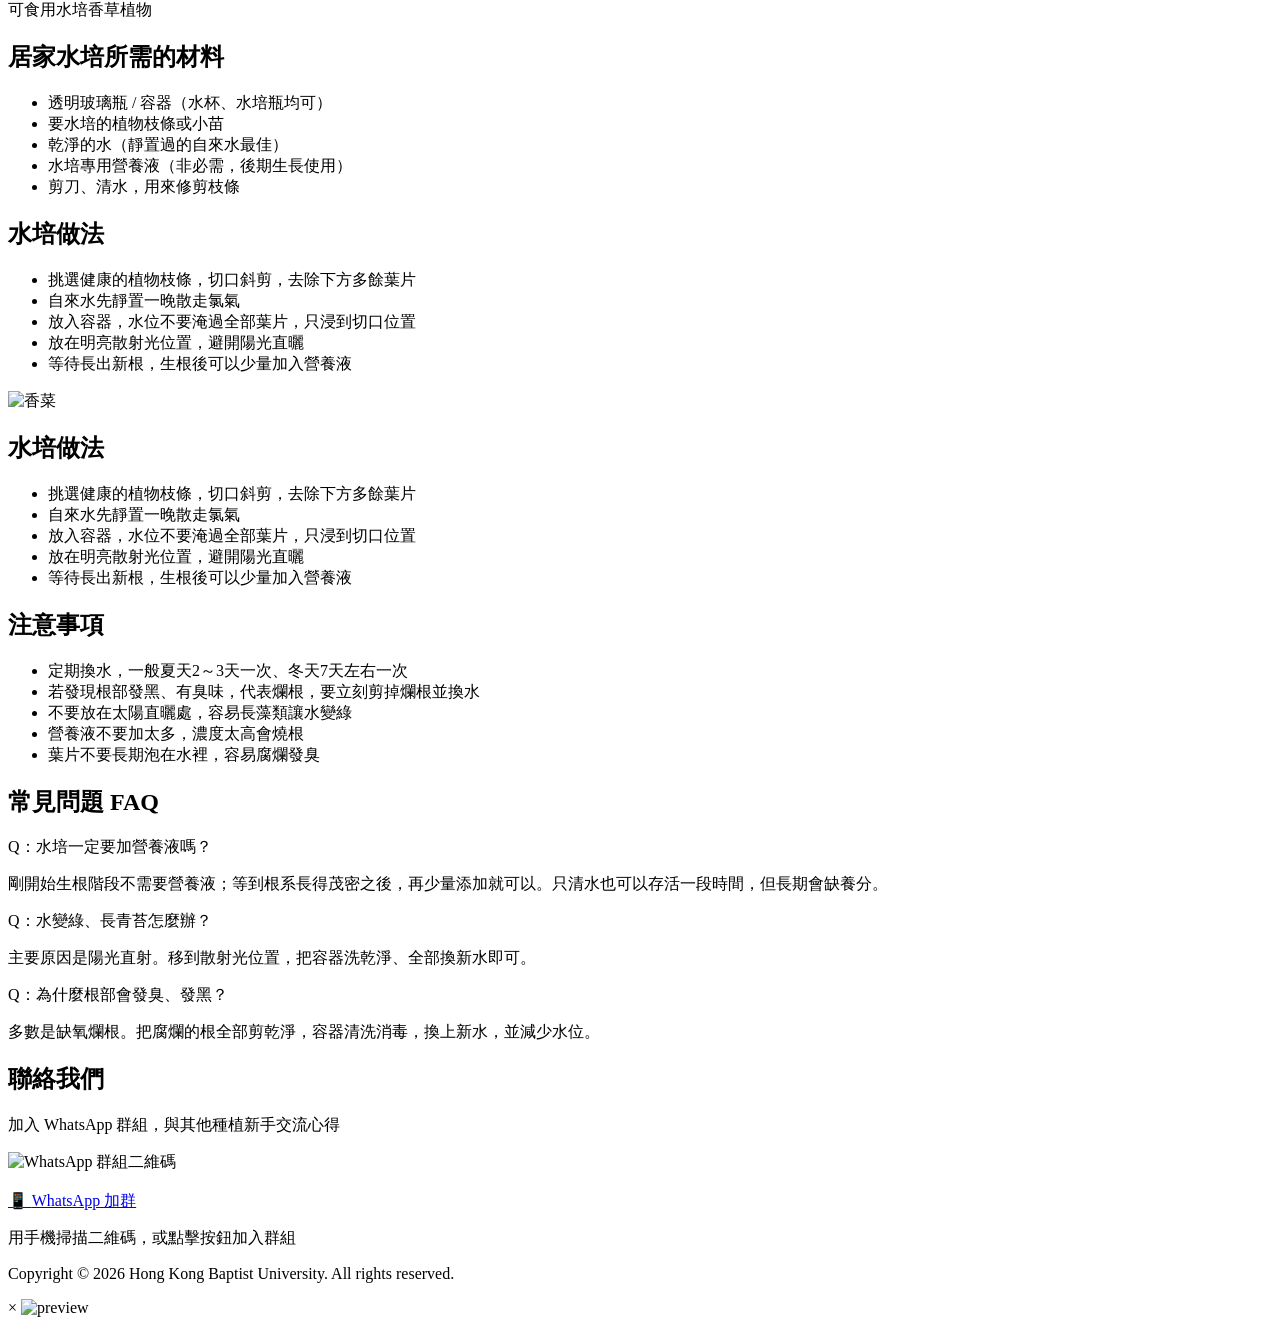
==== commit 3dde80bf: "Update index.html Last updated on 2 Nov 2026" ====
--- a/index.html
+++ b/index.html
@@ -4,58 +4,113 @@
     <meta charset="UTF-8">
     <meta name="viewport" content="width=device-width, initial-scale=1.0">
     <title data-i18n="title">🌱 居家水培植物指南</title>
-    <link rel="stylesheet" href="style.css">
+    <script src="script.js" defer></script>
+    <link rel="stylesheet" href="style2.css">
 </head>
 <body>
-    <header>
-        <h1 data-i18n="header-title">🌱 居家水培植物指南</h1>
-
-        <!-- 导航+语言全部包在这个容器，margin‑left:auto推到右边 -->
-        <div class="header-right-group">
-            <nav>
-                <details>
-                    <summary data-i18n="nav-about">📋 關於水培</summary>
-                    <ul>
-                        <li><a href="#intro">介紹</a></li>
-                        <li><a href="#benefit">水培好處</a></li>
-                        <li><a href="#gallery">適合居家水培的植物</a></li>
-                        <li><a href="#compare">水培與泥土栽培的分別</a></li>
-                    </ul>
-                </details>
-                <details>
-                    <summary data-i18n="nav-howto">🛠️ 如何製作</summary>
-                    <ul>
-                        <li><a href="#material">居家水培所需的材料</a></li>
-                        <li><a href="#step">水培做法</a></li>
-                        <li><a href="#note">注意事項</a></li>
-                    </ul>
-                </details>
-                <details>
-                    <summary data-i18n="faq-title">❓ 常見問題</summary>
-                    <ul>
-                        <li><a href="#faq">FAQ</a></li>
-                    </ul>
-                </details>
-            </nav>
-
+    <header id="siteHeader">
+        <div class="logo">
+            <span class="emoji">🌱</span>
+            <span data-i18n="header-title">居家水培植物指南</span>
+        </div>
+
+        <!-- 桌面導航 -->
+        <ul class="nav-links" id="desktopNav">
+            <li>
+                <button data-dropdown="about">
+                    <span data-i18n="nav-about">關於水培</span>
+                    <span class="chevron">
+                        <svg xmlns="http://w3.org" width="16" height="16" stroke="currentColor" fill="currentColor" viewBox="0 0 16 16" style="display: inline-block; vertical-align: middle; stroke-width: 0.5">
+                            <path fill-rule="evenodd" d="M1.646 4.646a.5.5 0 0 1 .708 0L8 10.293l5.646-5.647a.5.5 0 0 1 .708.708l-6 6a.5.5 0 0 1-.708 0l-6-6a.5.5 0 0 1 0-.708z"/>
+                        </svg>
+                    </span>
+                </button>
+                <div class="dropdown-menu" data-menu="about">
+                    <a href="#intro"></span><span data-i18n="nav-drop-intro">介紹</span></a>
+                    <a href="#benefit"></span><span data-i18n="nav-drop-benefit">水培好處</span></a>
+                    <a href="#gallery"></span><span data-i18n="nav-drop-gallery">適合居家水培的植物</span></a>
+                    <a href="#compare"></span><span data-i18n="nav-drop-compare">水培與泥土栽培的分別</span></a>
+                </div>
+            </li>
+            <li>
+                <button data-dropdown="howto">
+                    <span data-i18n="nav-howto">🛠️ 如何製作</span>
+                    <span class="chevron">
+                        <svg xmlns="http://w3.org" width="16" height="16" stroke="currentColor" fill="currentColor" viewBox="0 0 16 16" style="display: inline-block; vertical-align: middle; stroke-width: 0.5">
+                            <path fill-rule="evenodd" d="M1.646 4.646a.5.5 0 0 1 .708 0L8 10.293l5.646-5.647a.5.5 0 0 1 .708.708l-6 6a.5.5 0 0 1-.708 0l-6-6a.5.5 0 0 1 0-.708z"/>
+                        </svg>
+                    </span>
+                </button>
+                <div class="dropdown-menu" data-menu="howto">
+                    <a href="#material"><span data-i18n="nav-drop-material">居家水培所需的材料</span></a>
+                    <a href="#step"><span data-i18n="nav-drop-step">水培做法</span></a>
+                    <a href="#note"><span data-i18n="nav-drop-note">注意事項</span></a>
+                </div>
+            </li>
+            <li>
+                <a href="#faq" data-i18n="nav-faq">常見問題</a>
+            </li>
+            <li>
+                <a href="#contact" data-i18n="nav-contact">聯絡我們</a>
+            </li>
+        </ul>
+
+        <!-- 右侧操作 -->
+        <div class="header-actions">
+            <!-- 语言切换 -->
             <div class="lang-wrapper" id="langWrap">
-                <button class="lang-drop-trigger" id="langTrigger">
-                    <span data-i18n="nav-lang">🌐 語言</span>
-                    <span class="arrow-icon">▼</span>
+                <button class="lang-trigger" id="langTrigger">
+                    <span data-i18n="nav-lang">🌏 語言</span>
+                    <span class="arrow-icon">
+                        <svg xmlns="http://w3.org" width="16" height="16" stroke="currentColor" fill="currentColor" viewBox="0 0 16 16" style="display: inline-block; vertical-align: middle; stroke-width: 0.7">
+                            <path fill-rule="evenodd" d="M1.646 4.646a.5.5 0 0 1 .708 0L8 10.293l5.646-5.647a.5.5 0 0 1 .708.708l-6 6a.5.5 0 0 1-.708 0l-6-6a.5.5 0 0 1 0-.708z"/>
+                        </svg>
+                    </span>
                 </button>
-                <div class="lang-drop-menu">
+                <div class="lang-menu">
                     <button data-lang="zhHant" class="lang-option active">繁體中文</button>
                     <button data-lang="zhHans" class="lang-option">简体中文</button>
                     <button data-lang="en" class="lang-option">English</button>
                 </div>
             </div>
+
+            <!-- 汉堡按钮（移动端） -->
+            <button class="hamburger" id="hamburgerBtn" aria-label="菜单">
+                <span></span><span></span><span></span>
+            </button>
         </div>
     </header>
 
+    <!-- 移动端面板 -->
+    <div class="mobile-panel" id="mobilePanel">
+        <div class="mobile-group-title" data-i18n="nav-about">關於水培</div>
+        <a href="#intro"><span>🌿</span><span data-i18n="nav-drop-intro">介紹</span></a>
+        <a href="#benefit"><span>🌟</span><span data-i18n="nav-drop-benefit">水培好處</span></a>
+        <a href="#gallery"><span>🌾</span><span data-i18n="nav-drop-gallery">適合居家水培的植物</span></a>
+        <a href="#compare"><span>⚖️</span><span data-i18n="nav-drop-compare">水培與泥土栽培的分別</span></a>
+
+        <div class="mobile-group-title" data-i18n="nav-howto">🛠️ 如何製作</div>
+        <a href="#material"><span>🔨</span><span data-i18n="nav-drop-material">居家水培所需的材料</span></a>
+        <a href="#step"><span>📝</span><span data-i18n="nav-drop-step">水培做法</span></a>
+        <a href="#note"><span>⚠️</span><span data-i18n="nav-drop-note">注意事項</span></a>
+
+        <div class="mobile-group-title" data-i18n="nav-faq">常見問題</div>
+        <a href="#faq"><span>❓</span><span data-i18n="nav-faq">常見問題</span></a>
+        <a href="#contact"><span>💬</span><span data-i18n="nav-contact">聯絡我們</span></a>
+
+        <div class="mobile-group-title" data-i18n="nav-lang">🌏 語言</div>
+        <div class="mobile-lang-group">
+            <button data-lang="zhHant" class="lang-option active">繁體中文</button>
+            <button data-lang="zhHans" class="lang-option">简体中文</button>
+            <button data-lang="en" class="lang-option">English</button>
+        </div>
+    </div>
+
+    <!-- ===== 原有页面内容 ===== -->
     <section class="intro">
-            <h2 data-i18n="intro-title">居家水培介紹</h2>
-            <p data-i18n="intro-text">水培，也稱水耕栽培，是一種不使用泥土，利用清水搭配營養液直接讓植物根系在水中生長的種植方式。適合在室內、廚房、窗台等空間擺放，打造簡單乾淨的居家綠意。</p>
-            <p><a href="#intro">瞭解更多</a></p>
+        <h2 data-i18n="intro-title">居家水培介紹</h2>
+        <p data-i18n="intro-text">水培，也稱水耕栽培，是一種不使用泥土，利用清水搭配營養液直接讓植物根系在水中生長的種植方式。適合在室內、廚房、窗台等空間擺放，打造簡單乾淨的居家綠意。</p>
+        <p><a href="#intro" data-i18n="intro-more">瞭解更多</a></p>
     </section>
 
     <div class="container">
@@ -73,27 +128,24 @@
                 <li data-i18n="b4">體積輕巧，適合小公寓、窗台、辦公室</li>
                 <li data-i18n="b5">部分香草可以隨摘隨用，實用又美觀</li>
             </ul>
-
-        <!-- testing -->
+        </section>
+
         <section class="benefit">
-
             <div>
                 <img src="https://cdn-icons-png.flaticon.com/512/7822/7822036.png" alt="少用水">
-                <h3 data-i18n="saving water"> 用水量少 </h3>
-                <p data-i18n="saving water explain"> 水培不需要用太多的水，亦不會有怕澆太多水的困擾。 </p>
+                <h3 data-i18n="saving water">用水量少</h3>
+                <p data-i18n="saving water explain">水培不需要用太多的水，亦不會有怕澆太多水的困擾。</p>
             </div>
             <div>
                 <img src="https://cdn-icons-png.magnific.com/256/5339/5339583.png?semt=ais_white_label" alt="生長速度">
-                <h3 data-i18n="growth rate"> 生長速度快 </h3>
-                <p data-i18n="growth rate explain"> 水培植物因營養液的幫助，它的生長速度普遍比泥土種的快。</p>
+                <h3 data-i18n="growth rate">生長速度快</h3>
+                <p data-i18n="growth rate explain">水培植物因營養液的幫助，它的生長速度普遍比泥土種的快。</p>
             </div>
             <div>
                 <img src="https://t4.ftcdn.net/jpg/05/69/31/79/360_F_569317961_Hw2CEbl5YhG4xKFPntLBtfDVCJQ78i1L.jpg" alt="沒農藥">
-                <h3 data-i18n="pesticide free"> 沒農藥 </h3>
-                <p data-i18n="pesticide free explain"> 水培只用到營養液和水，基本上是沒有使用農藥。</p>
-            </div>
-        </section>
-        <!-- testing ends -->
+                <h3 data-i18n="pesticide free">沒農藥</h3>
+                <p data-i18n="pesticide free explain">水培只用到營養液和水，基本上是沒有使用農藥。</p>
+            </div>
         </section>
 
         <section id="compare">
@@ -107,31 +159,11 @@
                     </tr>
                 </thead>
                 <tbody>
-                    <tr>
-                        <td data-i18n="row1">種植介質</td>
-                        <td data-i18n="row1-h">水 / 營養液</td>
-                        <td data-i18n="row1-s">培養土、介質土</td>
-                    </tr>
-                    <tr>
-                        <td data-i18n="row2">清潔度</td>
-                        <td data-i18n="row2-h">乾淨，不會揚土</td>
-                        <td data-i18n="row2-s">容易沾到泥土</td>
-                    </tr>
-                    <tr>
-                        <td data-i18n="row3">蟲害機率</td>
-                        <td data-i18n="row3-h">偏低</td>
-                        <td data-i18n="row3-s">較高，容易有土生蟲</td>
-                    </tr>
-                    <tr>
-                        <td data-i18n="row4">養分管理</td>
-                        <td data-i18n="row4-h">需要定期補充水培營養液</td>
-                        <td data-i18n="row4-s">土壤本身有養分，定期施肥</td>
-                    </tr>
-                    <tr>
-                        <td data-i18n="row5">維護重點</td>
-                        <td data-i18n="row5-h">定期換水、預防爛根</td>
-                        <td data-i18n="row5-s">控制澆水，避免積水爛根</td>
-                    </tr>
+                    <tr><td data-i18n="row1">種植介質</td><td data-i18n="row1-h">水 / 營養液</td><td data-i18n="row1-s">培養土、介質土</td></tr>
+                    <tr><td data-i18n="row2">清潔度</td><td data-i18n="row2-h">乾淨，不會揚土</td><td data-i18n="row2-s">容易沾到泥土</td></tr>
+                    <tr><td data-i18n="row3">蟲害機率</td><td data-i18n="row3-h">偏低</td><td data-i18n="row3-s">較高，容易有土生蟲</td></tr>
+                    <tr><td data-i18n="row4">養分管理</td><td data-i18n="row4-h">需要定期補充水培營養液</td><td data-i18n="row4-s">土壤本身有養分，定期施肥</td></tr>
+                    <tr><td data-i18n="row5">維護重點</td><td data-i18n="row5-h">定期換水、預防爛根</td><td data-i18n="row5-s">控制澆水，避免積水爛根</td></tr>
                 </tbody>
             </table>
         </section>
@@ -161,36 +193,30 @@
             </ul>
         </section>
 
-    <section class="step">
-        <h2 data-i18n="step-title">水培做法 (option 1)</h2>
-        <ul>
-            <li data-i18n="s1">挑選健康的植物枝條，切口斜剪，去除下方多餘葉片</li>
-            <li data-i18n="s2">自來水先靜置一晚散走氯氣</li>
-            <li data-i18n="s3">放入容器，水位不要淹過全部葉片，只浸到切口位置</li>
-            <li data-i18n="s4">放在明亮散射光位置，避開陽光直曬</li>
-            <li data-i18n="s5">等待長出新根，生根後可以少量加入營養液</li>
-        </ul>
-    </section>
-    
-    <!-- testing -->
-    <section class="steps">
-
-    <img src="https://cdn02.pinkoi.com/product/di74Gw7a/2/640x530.jpg" alt="香菜">        
-    
-    <div class="info">
-        <h2 data-i18n="step-title">水培做法 (option 2)</h2>
-        <ul>
-            <li data-i18n="s1">挑選健康的植物枝條，切口斜剪，去除下方多餘葉片</li>
-            <li data-i18n="s2">自來水先靜置一晚散走氯氣</li>
-            <li data-i18n="s3">放入容器，水位不要淹過全部葉片，只浸到切口位置</li>
-            <li data-i18n="s4">放在明亮散射光位置，避開陽光直曬</li>
-            <li data-i18n="s5">等待長出新根，生根後可以少量加入營養液</li>
-        </ul>
-    </div>
-
-    <!-- testing ends -->
-
-    </section>
+        <section class="step" id="step">
+            <h2 data-i18n="step-title">水培做法</h2>
+            <ul>
+                <li data-i18n="s1">挑選健康的植物枝條，切口斜剪，去除下方多餘葉片</li>
+                <li data-i18n="s2">自來水先靜置一晚散走氯氣</li>
+                <li data-i18n="s3">放入容器，水位不要淹過全部葉片，只浸到切口位置</li>
+                <li data-i18n="s4">放在明亮散射光位置，避開陽光直曬</li>
+                <li data-i18n="s5">等待長出新根，生根後可以少量加入營養液</li>
+            </ul>
+        </section>
+
+        <section class="steps">
+            <img src="https://cdn02.pinkoi.com/product/di74Gw7a/2/640x530.jpg" alt="香菜">
+            <div class="info">
+                <h2 data-i18n="step-title">水培做法</h2>
+                <ul>
+                    <li data-i18n="s1">挑選健康的植物枝條，切口斜剪，去除下方多餘葉片</li>
+                    <li data-i18n="s2">自來水先靜置一晚散走氯氣</li>
+                    <li data-i18n="s3">放入容器，水位不要淹過全部葉片，只浸到切口位置</li>
+                    <li data-i18n="s4">放在明亮散射光位置，避開陽光直曬</li>
+                    <li data-i18n="s5">等待長出新根，生根後可以少量加入營養液</li>
+                </ul>
+            </div>
+        </section>
 
         <section id="note">
             <h2 data-i18n="note-title">注意事項</h2>
@@ -207,300 +233,44 @@
             <h2 data-i18n="faq-title">常見問題 FAQ</h2>
             <div class="faq-item">
                 <div class="faq-question" data-i18n="q1">Q：水培一定要加營養液嗎？</div>
-                <div class="faq-answer">
-                    <p data-i18n="a1">剛開始生根階段不需要營養液；等到根系長得茂密之後，再少量添加就可以。只清水也可以存活一段時間，但長期會缺養分。</p>
-                </div>
+                <div class="faq-answer"><p data-i18n="a1">剛開始生根階段不需要營養液；等到根系長得茂密之後，再少量添加就可以。只清水也可以存活一段時間，但長期會缺養分。</p></div>
             </div>
             <div class="faq-item">
                 <div class="faq-question" data-i18n="q2">Q：水變綠、長青苔怎麼辦？</div>
-                <div class="faq-answer">
-                    <p data-i18n="a2">主要原因是陽光直射。移到散射光位置，把容器洗乾淨、全部換新水即可。</p>
-                </div>
+                <div class="faq-answer"><p data-i18n="a2">主要原因是陽光直射。移到散射光位置，把容器洗乾淨、全部換新水即可。</p></div>
             </div>
             <div class="faq-item">
                 <div class="faq-question" data-i18n="q3">Q：為什麼根部會發臭、發黑？</div>
-                <div class="faq-answer">
-                    <p data-i18n="a3">多數是缺氧爛根。把腐爛的根全部剪乾淨，容器清洗消毒，換上新水，並減少水位。</p>
-                </div>
+                <div class="faq-answer"><p data-i18n="a3">多數是缺氧爛根。把腐爛的根全部剪乾淨，容器清洗消毒，換上新水，並減少水位。</p></div>
             </div>
         </section>
     </div>
 
+    <!-- ===== 联系我们（版权前） ===== -->
+    <section class="contact-section" id="contact">
+        <div class="contact-card">
+            <h2 data-i18n="contact-title">聯絡我們</h2>
+            <p class="sub" data-i18n="contact-sub">加入 WhatsApp 群組，與其他種植新手交流心得</p>
+            <div class="qr-frame">
+                <img src="https://encrypted-tbn0.gstatic.com/images?q=tbn:ANd9GcQRvBgO9-1_UuewgQSka0EgB9K1uPmd1frmbXo-_eCTOw&s=10" alt="WhatsApp 群組二維碼">
+            </div>
+            <br>
+            <a href="https://chat.whatsapp.com/" target="_blank" rel="noopener" class="wa-label">
+                <span>📱</span> <span data-i18n="contact-wa">WhatsApp 加群</span>
+            </a>
+            <p class="hint" data-i18n="contact-hint">用手機掃描二維碼，或點擊按鈕加入群組</p>
+        </div>
+    </section>
+
+    <!-- 版权 -->
     <section class="footer">
-            <p>Copyright © 2026 Hong Kong Baptist University. All rights reserved.</p>
+        <p>Copyright © 2026 Hong Kong Baptist University. All rights reserved.</p>
     </section>
 
+    <!-- 灯箱 -->
     <div class="lightbox">
         <span class="lightbox-close">&times;</span>
         <img src="" alt="preview">
     </div>
-
-<script>
-const i18nData = {
-    zhHant:{
-        title:"居家水培植物指南",
-        "header-title":"居家水培植物指南",
-        "nav-about":"📋 關於水培",
-        "nav-howto":"🛠️ 如何製作",
-        "nav-lang": "🌐 語言",
-        "gallery-title":"適合居家水培的植物",
-        "pic1":"超人氣水培觀葉綠植",
-        "pic2":"可食用水培香草",
-        "pic3":"水培香菜示範",
-        "intro-title":"居家水培介紹",
-        "intro-text":"水培，也稱水耕栽培，是一種不使用泥土，利用清水搭配營養液直接讓植物根系在水中生長的種植方式。適合在室內、廚房、窗台等空間擺放，打造簡單乾淨的居家綠意。",
-        "benefit-title":"水培的好處",
-        "b1":"乾淨無泥土，不容易弄髒室內環境",
-        "b2":"較少土壤蟲害，例如小黑飛、螞蟻等",
-        "b3":"根系狀態一目了然，方便觀察健康狀況",
-        "b4":"體積輕巧，適合小公寓、窗台、辦公室",
-        "b5":"部分香草可以隨摘隨用，實用又美觀",
-        "saving water":"少用水",
-        "saving water explain":"水培不需要用太多的水，亦不會有怕澆太多水的困擾。",
-        "growth rate":"生長速度快",
-        "growth rate explain":"水培植物因營養液的幫助，它的生長速度普遍比泥土種的快。",
-        "pesticide free":"沒農藥",
-        "pesticide free explain":"水培只用到營養液和水，基本上是沒有使用農藥。",
-        "compare-title":"水培與泥土栽培的分別",
-        "col-item":"項目",
-        "col-hydro":"水培",
-        "col-soil":"泥土栽培",
-        "row1":"種植介質",
-        "row1-h":"水 / 營養液",
-        "row1-s":"培養土、介質土",
-        "row2":"清潔度",
-        "row2-h":"乾淨，不會揚土",
-        "row2-s":"容易沾到泥土",
-        "row3":"蟲害機率",
-        "row3-h":"偏低",
-        "row3-s":"較高，容易有土生蟲",
-        "row4":"養分管理",
-        "row4-h":"需要定期補充水培營養液",
-        "row4-s":"土壤本身有養分，定期施肥",
-        "row5":"維護重點",
-        "row5-h":"定期換水、預防爛根",
-        "row5-s":"控制澆水，避免積水爛根",
-        "material-title":"居家水培所需的材料",
-        "m1":"透明玻璃瓶 / 容器（水杯、水培瓶均可）",
-        "m2":"要水培的植物枝條或小苗",
-        "m3":"乾淨的水（靜置過的自來水最佳）",
-        "m4":"水培專用營養液（非必需，後期生長使用）",
-        "m5":"剪刀、清水，用來修剪枝條",
-        "step-title":"水培做法",
-        "s1":"挑選健康的植物枝條，切口斜剪，去除下方多餘葉片",
-        "s2":"自來水先靜置一晚散走氯氣",
-        "s3":"放入容器，水位不要淹過全部葉片，只浸到切口位置",
-        "s4":"放在明亮散射光位置，避開陽光直曬",
-        "s5":"等待長出新根，生根後可以少量加入營養液",
-        "note-title":"注意事項",
-        "n1":"定期換水，一般夏天2～3天一次、冬天7天左右一次",
-        "n2":"若發現根部發黑、有臭味，代表爛根，要立刻剪掉爛根並換水",
-        "n3":"不要放在太陽直曬處，容易長藻類讓水變綠",
-        "n4":"營養液不要加太多，濃度太高會燒根",
-        "n5":"葉片不要長期泡在水裡，容易腐爛發臭",
-        "faq-title":"常見問題 FAQ",
-        "q1":"Q：水培一定要加營養液嗎？",
-        "a1":"剛開始生根階段不需要營養液；等到根系長得茂密之後，再少量添加就可以。只清水也可以存活一段時間，但長期會缺養分。",
-        "q2":"Q：水變綠、長青苔怎麼辦？",
-        "a2":"主要原因是陽光直射。移到散射光位置，把容器洗乾淨、全部換新水即可。",
-        "q3":"Q：為什麼根部會發臭、發黑？",
-        "a3":"多數是缺氧爛根。把腐爛的根全部剪乾淨，容器清洗消毒，換上新水，並減少水位。"
-    },
-    zhHans:{
-        title:"居家水培植物指南",
-        "header-title":"居家水培植物指南",
-        "nav-about":"📋 关于水培",
-        "nav-howto":"🛠️ 如何制作",
-        "nav-lang": "🌐 语言",
-        "gallery-title":"适合居家水培的植物",
-        "pic1":"高人气水培观叶绿植",
-        "pic2":"可食用水培香草",
-        "pic3":"水培香菜示范",
-        "intro-title":"居家水培介绍",
-        "intro-text":"水培，也叫水耕栽培，是一种不使用泥土，利用清水搭配营养液直接让植物根系在水中生长的种植方式。适合在室内、厨房、窗台等空间摆放，打造干净清爽的居家绿意。",
-        "benefit-title":"水培的好处",
-        "b1":"干净无泥土，不容易弄脏室内环境",
-        "b2":"土壤虫害更少，比如小黑飞、蚂蚁等",
-        "b3":"根系状态一目了然，方便观察健康情况",
-        "b4":"轻巧省空间，适合小户型、窗台、办公室",
-        "b5":"部分香草可以随摘随用，实用又好看",
-        "saving water":"少用水",
-        "saving water explain":"水培不需要用太多的水，亦不会有怕浇太多水的困扰。",
-        "growth rate":"生长速度快",
-        "growth rate explain":"水培植物因营养液的帮助，它的生长速度普遍比泥土种的快。",
-        "pesticide free":"没农药",
-        "pesticide free explain":"水培只用到营养液和水，基本上是没有使用农药。",
-        "compare-title":"水培与泥土栽培的区别",
-        "col-item":"项目",
-        "col-hydro":"水培",
-        "col-soil":"泥土栽培",
-        "row1":"种植介质",
-        "row1-h":"水 / 营养液",
-        "row1-s":"营养土、栽培基质",
-        "row2":"清洁度",
-        "row2-h":"干净，不会扬尘",
-        "row2-s":"容易沾泥土",
-        "row3":"虫害概率",
-        "row3-h":"较低",
-        "row3-s":"偏高，容易滋生土虫",
-        "row4":"养分管理",
-        "row4-h":"需要定期补充水培营养液",
-        "row4-s":"土壤自带养分，定期施肥",
-        "row5":"维护重点",
-        "row5-h":"定期换水，预防烂根",
-        "row5-s":"控制浇水，防止积水烂根",
-        "material-title":"居家水培需要的材料",
-        "m1":"透明玻璃瓶/容器（水杯、水培瓶都可以）",
-        "m2":"准备水培的枝条或者小苗",
-        "m3":"干净水源（静置后的自来水最好）",
-        "m4":"水培专用营养液（非必需，后期生长用）",
-        "m5":"剪刀，用来修剪枝条",
-        "step-title":"水培步骤",
-        "s1":"挑选健康枝条，斜剪切口，去掉下方多余叶片",
-        "s2":"自来水提前静置一晚，散去氯气",
-        "s3":"放入容器，水位不要浸泡叶片，只没过切口",
-        "s4":"放在明亮散射光处，避开阳光直晒",
-        "s5":"等待生根，长出新根之后可以少量添加营养液",
-        "note-title":"注意事项",
-        "n1":"定期换水，夏天约2～3天一次，冬天大约7天一次",
-        "n2":"根部发黑、有异味就是烂根，及时剪掉烂根并换水",
-        "n3":"避免阳光直晒，容易长绿藻让水质变浑",
-        "n4":"营养液宁少勿多，浓度过高会烧根",
-        "n5":"叶片不要长期泡在水中，容易腐烂发臭",
-        "faq-title":"常见问题 FAQ",
-        "q1":"Q：水培一定要加营养液吗？",
-        "a1":"生根初期不需要营养液；根系茂密后再少量添加。只用清水植物也可以存活一段时间，但长期会缺少养分。",
-        "q2":"Q：水变绿、长青苔怎么办？",
-        "a2":"大多是阳光直射造成。移到散射光位置，清洗容器、全部换新水即可。",
-        "q3":"Q：为什么根部发臭发黑？",
-        "a3":"大多是缺氧烂根。把腐烂根系修剪干净，清洗容器，换新水，降低水位。"
-    },
-    en:{
-        title:"Home Hydroponics Guide",
-        "header-title":"Home Hydroponics Guide",
-        "nav-about":"📋 About Hydroponics",
-        "nav-howto":"🛠️ How‑to Guide",
-        "nav-lang": "🌐 Language",
-        "gallery-title":"Plants suitable for home hydroponics",
-        "pic1":"Popular foliage plants for water culture",
-        "pic2":"Edible herbs for hydroponics",
-        "pic3":"Hydroponic coriander demo",
-        "intro-title":"About Home Hydroponics",
-        "intro-text":"Hydroponics is a soilless growing method. Plants grow their roots in water or nutrient solution. It is perfect for indoors, kitchens and windowsills to create clean green space.",
-        "benefit-title":"Benefits of Hydroponics",
-        "b1":"No soil, keeps your room clean",
-        "b2":"Fewer soil pests such as fungus gnats",
-        "b3":"Roots are visible, easy to check plant health",
-        "b4":"Light and compact, ideal for small homes & offices",
-        "b5":"Some herbs can be harvested fresh anytime",
-        "saving water": "Water-efficient",
-        "saving water explain": "Hydroponics requires very little water, and there is no risk of overwatering.",
-        "growth rate": "Rapid growth",
-        "growth rate explain": "Thanks to nutrient solutions, hydroponic plants generally grow faster than those grown in soil.",
-        "pesticide free": "Pesticide-free",
-        "pesticide free explain": "Hydroponics relies solely on nutrient solutions and water, meaning no pesticides are used.",
-        "compare-title":"Hydroponics vs Soil Cultivation",
-        "col-item":"Item",
-        "col-hydro":"Hydroponics",
-        "col-soil":"Soil planting",
-        "row1":"Growing medium",
-        "row1-h":"Water / nutrient solution",
-        "row1-s":"Potting mix",
-        "row2":"Cleanliness",
-        "row2-h":"Clean, no dust",
-        "row2-s":"Messy soil",
-        "row3":"Pest risk",
-        "row3-h":"Low",
-        "row3-s":"Higher, soil pests common",
-        "row4":"Nutrient care",
-        "row4-h":"Add hydroponic nutrients regularly",
-        "row4-s":"Soil contains nutrients, fertilize occasionally",
-        "row5":"Main focus",
-        "row5-h":"Change water regularly, prevent root rot",
-        "row5-s":"Control watering to avoid root rot",
-        "material-title":"What you need",
-        "m1":"Clear glass jar / container",
-        "m2":"Plant cuttings or seedlings",
-        "m3":"Clean water (tap water rested overnight)",
-        "m4":"Hydroponic nutrient liquid (optional for later growth)",
-        "m5":"Scissors for cutting stems",
-        "step-title":"How to grow hydroponically",
-        "s1":"Pick healthy stems, cut diagonally, remove lower leaves",
-        "s2":"Leave tap water overnight to remove chlorine",
-        "s3":"Put cutting in jar, only submerge the cut end, not leaves",
-        "s4":"Place in bright indirect light, avoid direct sun",
-        "s5":"Wait for new roots. Add small amount of nutrient after rooting",
-        "note-title":"Important Notes",
-        "n1":"Change water regularly: every 2–3 days in summer, weekly in winter",
-        "n2":"Black smelly roots mean root rot. Cut rotten roots and replace water",
-        "n3":"Keep away from direct sunlight to avoid algae",
-        "n4":"Do not overuse nutrient solution, strong concentration burns roots",
-        "n5":"Do not submerge leaves in water, they will rot",
-        "faq-title":"FAQ",
-        "q1":"Q: Do I have to use nutrient solution?",
-        "a1":"No need during rooting stage. Add nutrients only after roots grow well. Plants can survive in plain water for a while but lack nutrients long‑term.",
-        "q2":"Q: Why is the water turning green with algae?",
-        "a2":"Direct sunlight causes algae. Move to indirect light, clean the jar and refill water.",
-        "q3":"Q: Why roots turn black and smell bad?",
-        "a3":"Root rot caused by lack of oxygen. Trim rotten roots, clean container, refill water and lower water level."
-    }
-};
-
-// 切換語言
-function changeLang(lang){
-    document.documentElement.lang = lang==="zhHant"?"zh-Hant":lang==="zhHans"?"zh-CN":"en";
-    document.querySelectorAll('[data-i18n]').forEach(el=>{
-        const k = el.getAttribute("data-i18n");
-        el.innerText = i18nData[lang][k];
-    });
-    // 更新高亮
-    document.querySelectorAll('.lang-option').forEach(btn=>{
-        btn.classList.toggle('active', btn.dataset.lang === lang);
-    });
-    document.getElementById("langWrap").classList.remove("open");
-}
-
-const langWrap = document.getElementById('langWrap');
-const langTrigger = document.getElementById('langTrigger');
-
-langTrigger.addEventListener('click', (e)=>{
-    e.stopPropagation();
-    langWrap.classList.toggle("open");
-})
-
-document.querySelectorAll(".lang-option").forEach(btn=>{
-    btn.addEventListener("click", (e)=>{
-        e.stopPropagation();
-        changeLang(btn.dataset.lang);
-    })
-})
-
-document.addEventListener('click',(e)=>{
-    if(!langWrap.contains(e.target)){
-        langWrap.classList.remove("open");
-    }
-})
-
-// FAQ
-document.querySelectorAll('.faq-question').forEach(q=>{
-    q.onclick = ()=>{
-        q.nextElementSibling.classList.toggle('open');
-    }
-})
-// 燈箱
-const lightbox = document.querySelector('.lightbox');
-const lightboxImg = lightbox.querySelector('img');
-const closeBtn = lightbox.querySelector('.lightbox-close');
-document.querySelectorAll('.lightbox-img').forEach(img=>{
-    img.onclick = ()=>{
-        lightboxImg.src = img.src;
-        lightbox.classList.add('show');
-    }
-})
-closeBtn.onclick = ()=> lightbox.classList.remove('show');
-lightbox.onclick = (e)=>{
-    if(e.target === lightbox) lightbox.classList.remove('show');
-}
-</script>
 </body>
 </html>
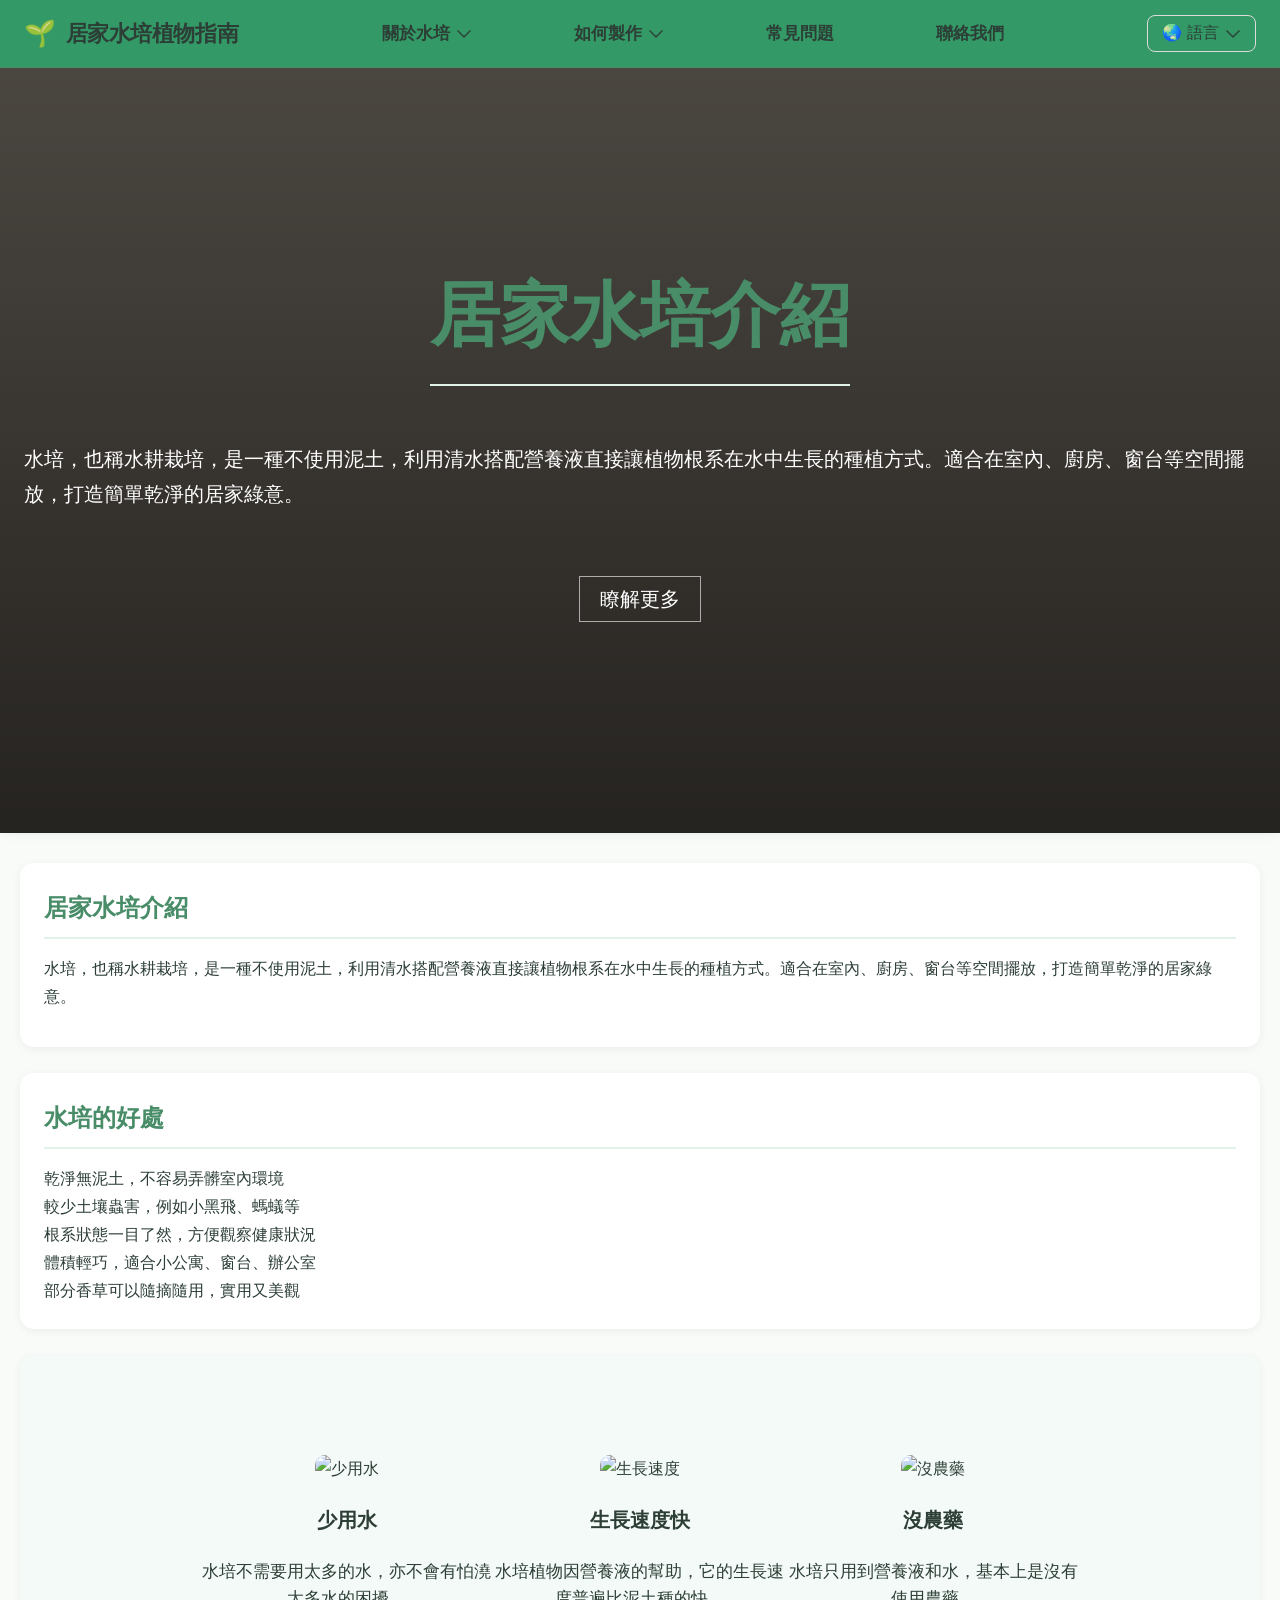
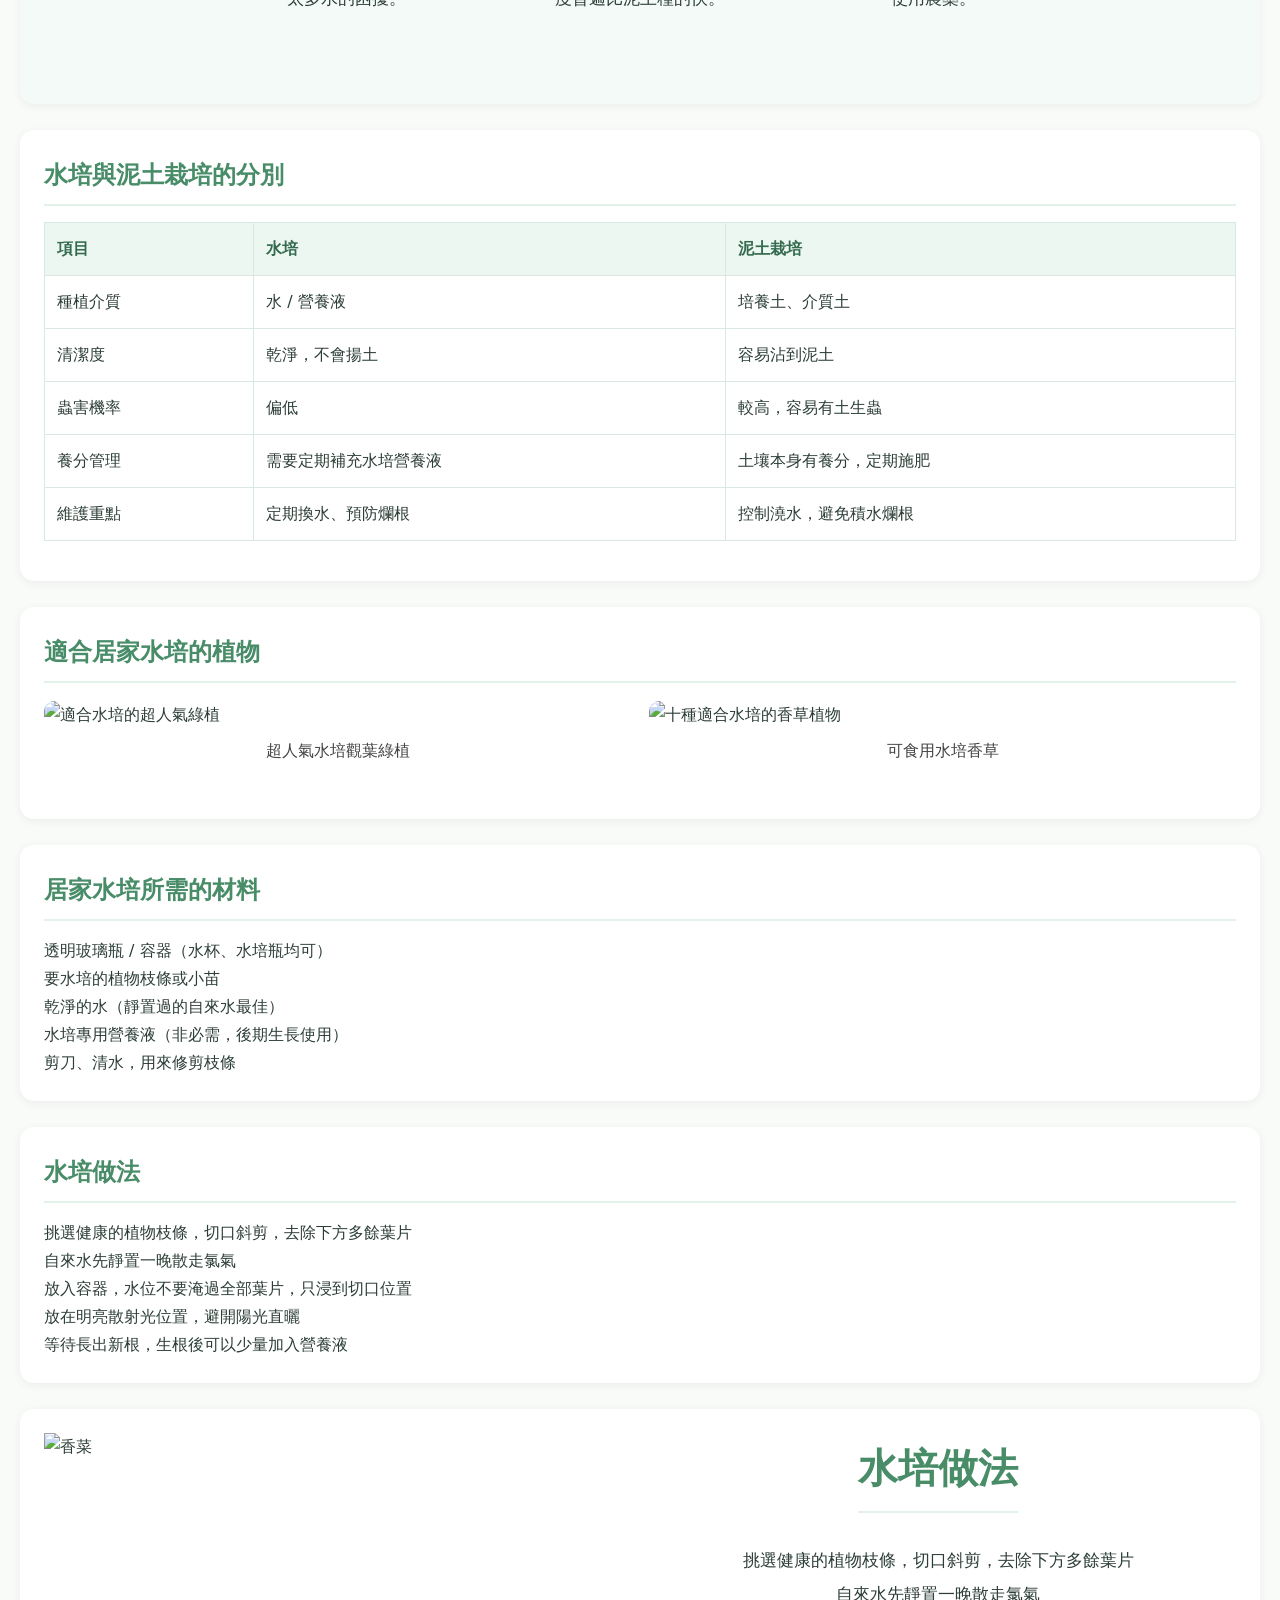
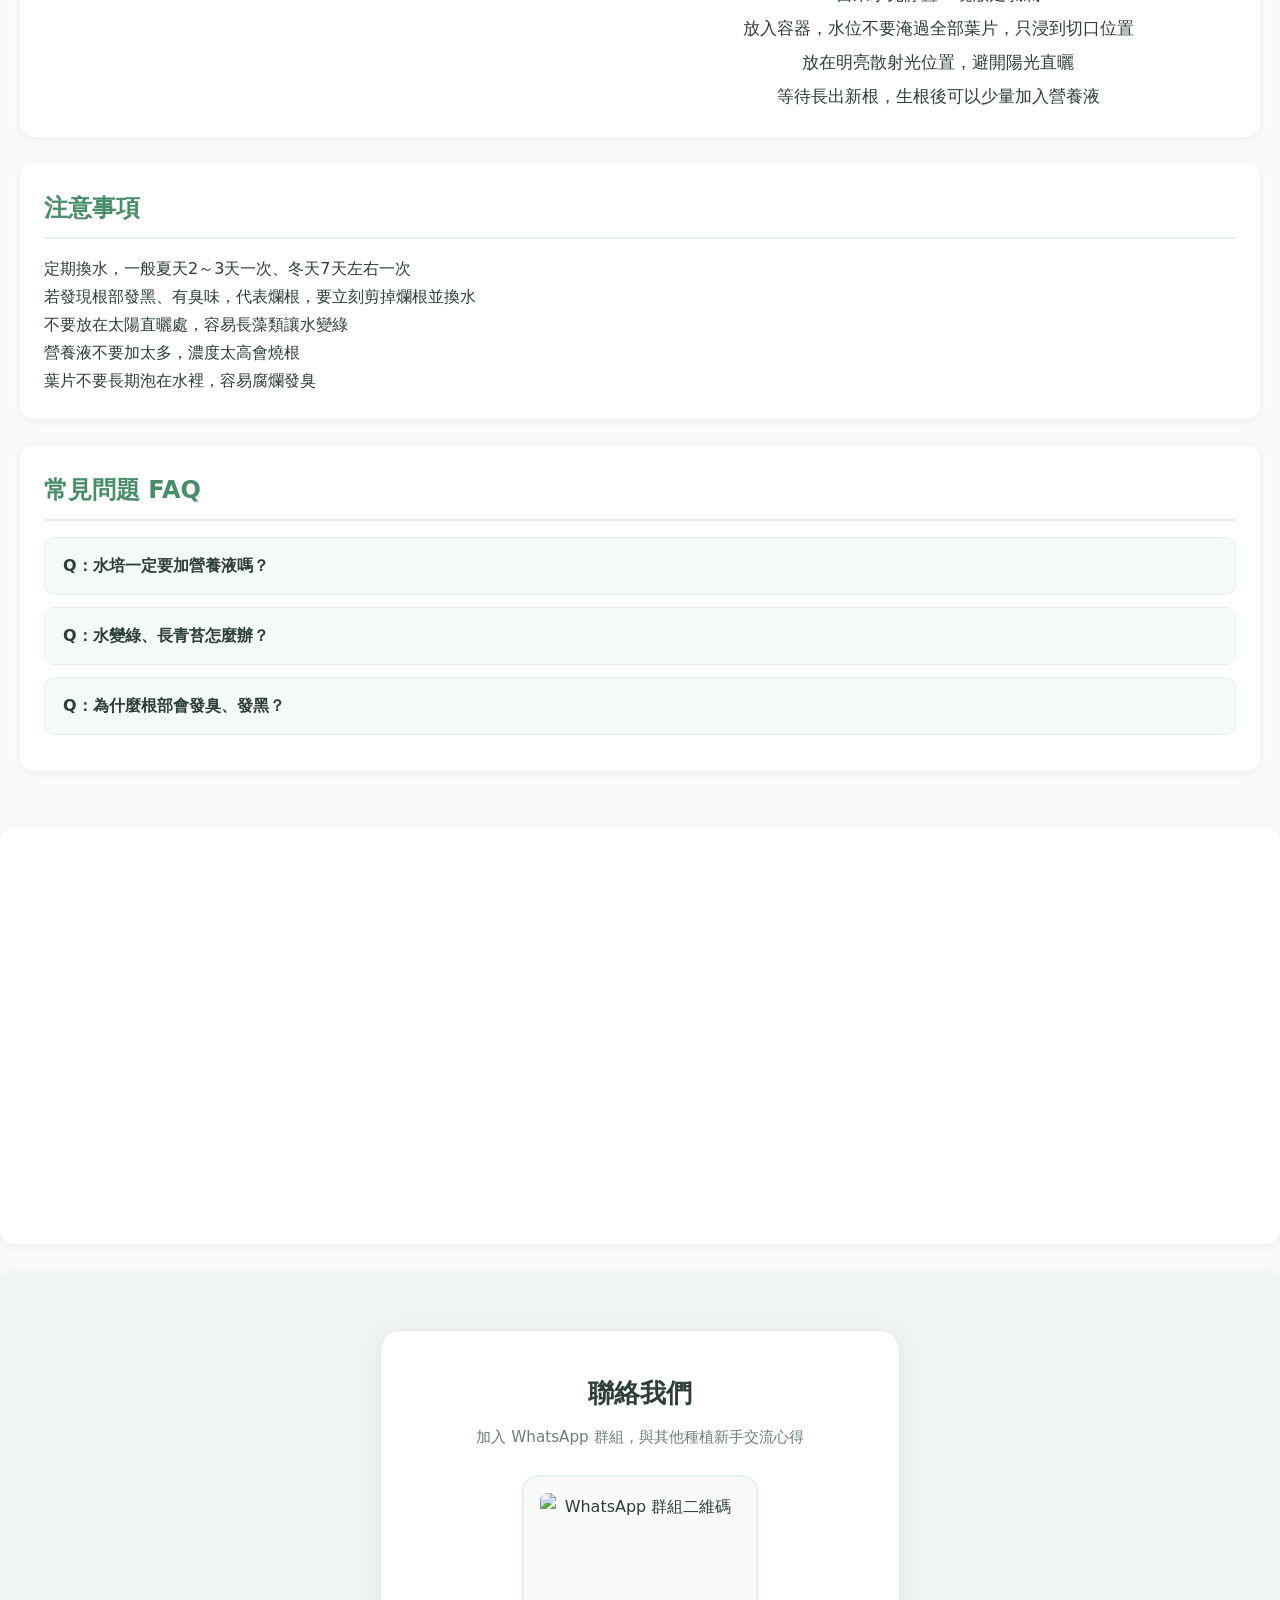
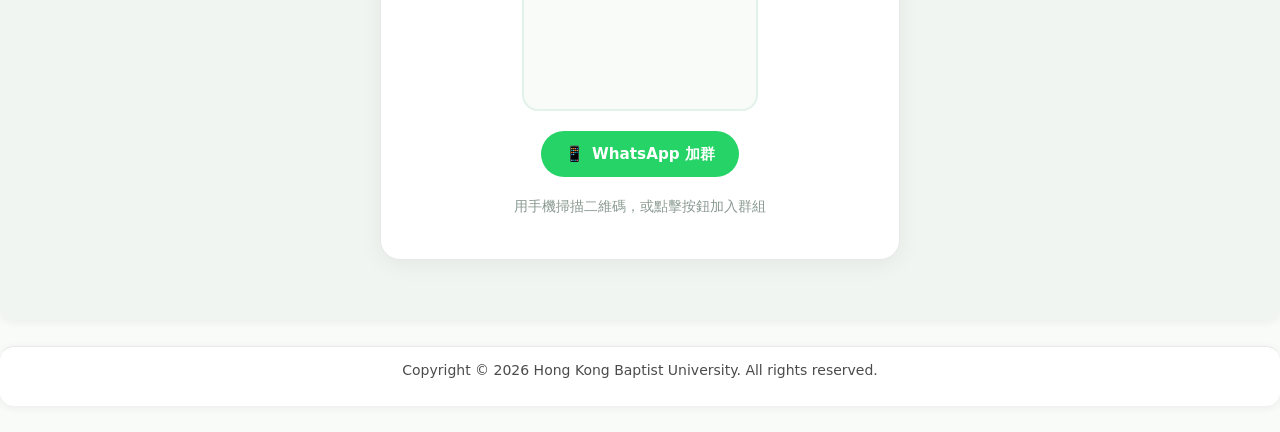
==== commit 9ba76d44: "Update index.html" ====
--- a/index.html
+++ b/index.html
@@ -245,7 +245,15 @@
             </div>
         </section>
     </div>
-
+    
+    <!-- testing -->
+    <section>
+        <video width="640" height="360">
+        <source src="https://youtu.be/vrUAGqzEyVQ?si=e8DRXfSuhGvXGG8C">
+        </video>
+    </section>
+    <!-- testing -->
+    
     <!-- ===== 联系我们（版权前） ===== -->
     <section class="contact-section" id="contact">
         <div class="contact-card">
--- a/style2.css
+++ b/style2.css
@@ -0,0 +1,543 @@
+* {
+            box-sizing: border-box;
+            margin: 0;
+            padding: 0;
+            font-family: system-ui, -apple-system, BlinkMacSystemFont, "Segoe UI", Roboto, sans-serif;
+        }
+        html { scroll-behavior: smooth; }
+        body {
+            background-color: #f8fbf8;
+            color: #2c3e36;
+            line-height: 1.75;
+        }
+
+        /* ===== 全新 Astro 風格 header ===== */
+        header {
+            background: #339966;
+            border-bottom: 1px solid #488c68;
+            padding: 0 24px;
+            display: flex;
+            align-items: center;
+            justify-content: space-between;
+            height: 68px;
+            position: sticky;
+            top: 0;
+            z-index: 1000;
+            transition: box-shadow 0.2s;
+        }
+        header.scrolled {
+            box-shadow: 0 2px 16px rgba(0,0,0,0.06);
+        }
+
+        /* Logo 區域 */
+        .logo {
+            display: flex;
+            align-items: center;
+            gap: 10px;
+            font-size: 1.35rem;
+            font-weight: 700;
+            color: #2c3e36;
+            letter-spacing: -0.02em;
+            white-space: nowrap;
+        }
+        .logo .emoji {
+            font-size: 1.6rem;
+            line-height: 1;
+        }
+
+        /* 桌面導航 */
+        .nav-links {
+            display: flex;
+            align-items: center;
+            gap: 70px;
+            flex-wrap: wrap;
+            list-style: none;
+            margin: 0;
+            padding: 0;
+        }
+        .nav-links > li {
+            position: relative;
+        }
+        .nav-links > li > a,
+        .nav-links > li > button {
+            display: flex;
+            align-items: center;
+            gap: 6px;
+            padding: 8px 16px;
+            border-radius: 8px;
+            font-size: 1.05rem;             /* changed from 0.95 to 1.05*/
+            font-weight: 650;
+            color: #2c3e36;
+            text-decoration: none;
+            background: transparent;
+            border: none;
+            cursor: pointer;
+            transition: background 0.18s, color 0.18s;
+            font-family: inherit;
+            white-space: nowrap;
+        }
+        .nav-links > li > a:hover,
+        .nav-links > li > button:hover {
+            background: #f0f5f1;
+            color: #488c68;
+        }
+        .nav-links > li > button .chevron {
+            font-size: 0.85rem;
+            transition: transform 0.5s;
+            opacity: 1;
+        }
+        .nav-links > li.open > button .chevron {
+            transform: rotate(180deg);
+        }
+
+        /* 下拉菜單 */
+        .dropdown-menu {
+            position: absolute;
+            top: calc(100% + 8px);
+            left: 0;
+            background: #ffffff;
+            border: 1px solid #e8e8e8;
+            border-radius: 12px;
+            box-shadow: 0 8px 30px rgba(0,0,0,0.10);
+            min-width: 230px;
+            padding: 8px;
+            display: none;
+            z-index: 1001;
+        }
+        .nav-links > li.open > .dropdown-menu {
+            display: block;
+            animation: fadeSlideDown 0.18s ease;
+        }
+        @keyframes fadeSlideDown {
+            from { opacity: 0; transform: translateY(-6px); }
+            to { opacity: 1; transform: translateY(0); }
+        }
+        .dropdown-menu a {
+            display: flex;
+            align-items: center;
+            gap: 10px;
+            padding: 9px 12px;
+            border-radius: 8px;
+            font-size: 0.9rem;
+            color: #2c3e36;
+            text-decoration: none;
+            transition: background 0.15s, color 0.15s;
+        }
+        .dropdown-menu a:hover {
+            background: #f0f5f1;
+            color: #488c68;
+            text-decoration: underline;
+        }
+        .dropdown-menu .menu-icon {
+            font-size: 1.1rem;
+            width: 22px;
+            text-align: center;
+            flex-shrink: 0;
+        }
+
+        /* 右側操作區 */
+        .header-actions {
+            display: flex;
+            align-items: center;
+            gap: 12px;
+        }
+
+        /* 語言切換 */
+        .lang-wrapper {
+            position: relative;
+        }
+        .lang-trigger {
+            display: flex;
+            align-items: center;
+            gap: 6px;
+            padding: 7px 14px;
+            border: 1px solid #dcdcdc;
+            border-radius: 8px;
+            background: #339966;
+            color: #2c3e36;
+            font-size: 1rem;
+            font-weight: 500;
+            cursor: pointer;
+            transition: border-color 0.18s, background 0.18s;
+            font-family: inherit;
+        }
+        .lang-trigger:hover {
+            border-color: #488c68;
+            background: #f8fbf8;
+        }
+        .lang-trigger .arrow-icon {
+            font-size: 0.85rem;
+            transition: transform 0.5s;
+            opacity: 0.9;
+        }
+        .lang-wrapper.open .arrow-icon {
+            transform: rotate(180deg);
+        }
+        .lang-menu {
+            position: absolute;
+            top: calc(100% + 6px);
+            right: 0;
+            background: #ffffff;
+            border: 1px solid #e8e8e8;
+            border-radius: 12px;
+            box-shadow: 0 8px 30px rgba(0,0,0,0.10);
+            min-width: 150px;
+            padding: 6px;
+            display: none;
+            z-index: 1002;
+        }
+        .lang-wrapper.open .lang-menu {
+            display: block;
+            animation: fadeSlideDown 0.18s ease;
+        }
+        .lang-menu button {
+            width: 100%;
+            text-align: left;
+            padding: 9px 14px;
+            border: none;
+            background: transparent;
+            border-radius: 8px;
+            cursor: pointer;
+            font-size: 0.88rem;
+            color: #2c3e36;
+            transition: background 0.15s;
+            font-family: inherit;
+        }
+        .lang-menu button:hover {
+            background: #f0f5f1;
+        }
+        .lang-menu button.active {
+            background: #488c68;
+            color: #fff;
+            font-weight: 600;
+        }
+
+        /* 移動端漢堡按鈕 */
+        .hamburger {
+            display: none;
+            flex-direction: column;
+            justify-content: center;
+            gap: 5px;
+            width: 40px;
+            height: 40px;
+            padding: 8px;
+            background: transparent;
+            border: none;
+            cursor: pointer;
+            border-radius: 8px;
+        }
+        .hamburger:hover { background: #f0f5f1; }
+        .hamburger span {
+            display: block;
+            height: 2px;
+            background: #2c3e36;
+            border-radius: 2px;
+            transition: transform 0.25s, opacity 0.2s;
+        }
+        .hamburger.active span:nth-child(1) {
+            transform: translateY(7px) rotate(45deg);
+        }
+        .hamburger.active span:nth-child(2) {
+            opacity: 0;
+        }
+        .hamburger.active span:nth-child(3) {
+            transform: translateY(-7px) rotate(-45deg);
+        }
+
+        /* 移動端面板 */
+        .mobile-panel {
+            display: none;
+            position: fixed;
+            top: 68px;
+            left: 0;
+            right: 0;
+            bottom: 0;
+            background: #ffffff;
+            padding: 20px 24px 40px;
+            overflow-y: auto;
+            z-index: 999;
+            flex-direction: column;
+            gap: 8px;
+            animation: fadeSlideDown 0.2s ease;
+        }
+        .mobile-panel.open {
+            display: flex;
+        }
+        .mobile-panel .mobile-group-title {
+            font-size: 0.75rem;
+            text-transform: uppercase;
+            letter-spacing: 0.08em;
+            color: #8a9a92;
+            font-weight: 600;
+            margin: 18px 0 6px;
+        }
+        .mobile-panel a {
+            display: flex;
+            align-items: center;
+            gap: 10px;
+            padding: 12px 14px;
+            border-radius: 10px;
+            font-size: 0.98rem;
+            color: #2c3e36;
+            text-decoration: none;
+            transition: background 0.15s;
+        }
+        .mobile-panel a:hover {
+            background: #f0f5f1;
+        }
+        .mobile-panel .mobile-lang-group {
+            display: flex;
+            gap: 8px;
+            flex-wrap: wrap;
+            padding: 8px 0;
+        }
+        .mobile-panel .mobile-lang-group button {
+            padding: 8px 16px;
+            border-radius: 999px;
+            border: 1px solid #dcdcdc;
+            background: #ffffff;
+            font-size: 0.88rem;
+            color: #2c3e36;
+            cursor: pointer;
+            font-family: inherit;
+        }
+        .mobile-panel .mobile-lang-group button.active {
+            background: #488c68;
+            border-color: #488c68;
+            color: #ffffff;
+        }
+
+        /* ===== 原有頁面内容樣式微調 ===== */
+        .container {
+            max-width: 1720px;
+            margin: 0 auto;
+            padding: 30px 20px;
+        }
+        section {
+            background: #ffffff;
+            border-radius: 14px;
+            padding: 24px;
+            margin-bottom: 26px;
+            box-shadow: 0 2px 10px rgba(0,0,0,0.06);
+        }
+        .intro {
+            background-color: antiquewhite;
+            color: white;
+            height: 85vh;
+            background-image: linear-gradient(rgba(0,0,0, 0.7), rgba(0,0,0, 0.85)), url("https://pic1.zhimg.com/v2-de03fee57f19307699c68ff1897d4214_1440w.jpg");
+            background-repeat: no-repeat;
+            background-size: cover;
+            background-position: center;
+            display: flex;
+            flex-direction: column;
+            align-items: center;
+            justify-content: center;
+            border-radius: 0;
+            margin-bottom: 0;
+        }
+        .intro h2 { font-size: 70px; color: #488c68; border: none; border-bottom: 2px solid #e2f2e9;}
+        .intro p { color: white; font-size: 20px; margin-top: 40px; margin-bottom: 30px; }
+        .intro a {
+            color: white;
+            text-decoration: none;
+            border: 1px solid #ACACAC;
+            padding: 10px 20px;
+        }
+        h2 {
+            color: #488c68;
+            margin-bottom: 16px;
+            padding-bottom: 8px;
+            border-bottom: 2px solid #e2f2e9;
+        }
+        p { margin-bottom: 12px; }
+        ul { list-style-type: none; padding: 0; margin: 0; }
+        table { width: 100%; border-collapse: collapse; margin: 16px 0; }
+        table th, table td { border: 1px solid #d9e9e1; padding: 12px; text-align: left; }
+        table th { background-color: #edf7f1; color: #346b4f; }
+        .gallery {
+            display: grid;
+            grid-template-columns: repeat(auto-fit, minmax(280px, 1fr));
+            gap: 18px;
+            margin: 18px 0;
+        }
+        .gallery-item img {
+            width: 100%;
+            height: auto;
+            border-radius: 10px;
+            cursor: pointer;
+            transition: 0.3s;
+        }
+        .gallery-item img:hover { opacity: 0.85; }
+        .gallery-item p { text-align: center; margin-top: 8px; color: #444; }
+        .faq-item {
+            margin-bottom: 12px;
+            border: 1px solid #e2f2e9;
+            border-radius: 10px;
+            overflow: hidden;
+        }
+        .faq-question {
+            padding: 14px 18px;
+            background: #f4faf7;
+            font-weight: 600;
+            cursor: pointer;
+        }
+        .faq-answer {
+            padding: 0 18px;
+            max-height: 0;
+            overflow: hidden;
+            transition: 0.3s;
+        }
+        .faq-answer.open {
+            padding: 14px 18px;
+            max-height: 600px;
+        }
+        .lightbox {
+            position: fixed;
+            inset: 0;
+            background: rgba(0,0,0,0.82);
+            display: none;
+            align-items: center;
+            justify-content: center;
+            z-index: 9999;
+            padding: 20px;
+        }
+        .lightbox.show { display: flex; }
+        .lightbox img { max-width: 95%; max-height: 95vh; border-radius: 6px; }
+        .lightbox-close {
+            position: absolute;
+            top: 20px;
+            right: 24px;
+            color: #fff;
+            font-size: 32px;
+            cursor: pointer;
+        }
+
+        /* ===== 联系我们区块（版权前） ===== */
+        .contact-section {
+            background: #f0f5f1;
+            padding: 60px 20px;
+            display: flex;
+            justify-content: center;
+            align-items: center;
+        }
+        .contact-card {
+            background: #ffffff;
+            border-radius: 20px;
+            padding: 40px 36px;
+            max-width: 520px;
+            width: 100%;
+            text-align: center;
+            box-shadow: 0 4px 24px rgba(0,0,0,0.06);
+            border: 1px solid #e8e8e8;
+        }
+        .contact-card h2 {
+            color: #2c3e36;
+            font-size: 1.6rem;
+            border: none;
+            padding: 0;
+            margin-bottom: 8px;
+        }
+        .contact-card .sub {
+            color: #6b7d74;
+            font-size: 0.95rem;
+            margin-bottom: 24px;
+        }
+        .qr-frame {
+            display: inline-block;
+            padding: 16px;
+            background: #f8fbf8;
+            border-radius: 16px;
+            border: 2px solid #e2f2e9;
+            margin-bottom: 20px;
+            transition: transform 0.2s;
+        }
+        .qr-frame:hover { transform: scale(1.02); }
+        .qr-frame img {
+            width: 200px;
+            height: 200px;
+            object-fit: contain;
+            display: block;
+            border-radius: 8px;
+        }
+        .contact-card .wa-label {
+            display: inline-flex;
+            align-items: center;
+            gap: 8px;
+            background: #25D366;
+            color: #fff;
+            padding: 10px 24px;
+            border-radius: 999px;
+            font-weight: 600;
+            font-size: 0.95rem;
+            text-decoration: none;
+            transition: background 0.2s;
+            margin-bottom: 6px;
+        }
+        .contact-card .wa-label:hover {
+            background: #1ebe5b;
+        }
+        .contact-card .hint {
+            font-size: 0.85rem;
+            color: #8a9a92;
+            margin-top: 12px;
+            margin-bottom: 0;
+        }
+
+        .footer {
+            background-color: #fff;
+            color: #4b4b4b;
+            display: flex;
+            height: 60px;
+            justify-content: center;
+            align-items: center;
+            font-size: 14px;
+            border-top: 1px solid #e8e8e8;
+        }
+        .benefit {
+            display: flex;
+            background-color: #f4faf7;
+            justify-content: space-between;
+            align-items: center;
+            padding: 100px 180px 80px;
+        }
+        .benefit div { width: 300px; text-align: center; }
+        .benefit img { width: 100%; border-radius: 10px; }
+        .benefit h3 { font-size: 20px; margin: 20px 0; }
+        .benefit p { font-size: 17px; line-height: 1.6em; }
+        .steps { display: flex; }
+        .steps img { width: 50%; }
+        .info {
+            width: 50%;
+            background-color: white;
+            display: flex;
+            flex-direction: column;
+            align-items: center;
+            justify-content: center;
+        }
+        .info h2 { font-size: 40px; margin-bottom: 30px; }
+        .info ul { text-align: center; font-size: 17px; line-height: 2em; }
+        .menu { display: none; }
+
+        /* ===== 响应式 ===== */
+        @media screen and (max-width: 1024px) {
+            .nav-links { display: none; }
+            .hamburger { display: flex; }
+        }
+        @media screen and (max-width: 768px) {
+            .intro h2 { font-size: 40px; }
+            .steps { flex-direction: column; }
+            .steps img { width: 100%; }
+            .info { width: 100%; padding: 40px 0; }
+            .info h2 { font-size: 30px; }
+            .benefit { flex-direction: column; padding: 60px 20px; }
+            .benefit div { margin-bottom: 30px; width: 100%; max-width: 300px; }
+            .contact-card { padding: 30px 20px; }
+            .qr-frame img { width: 160px; height: 160px; }
+        }
+        @media screen and (max-width: 480px) {
+            header { padding: 0 16px; }
+            .logo { font-size: 1.15rem; }
+            .logo .emoji { font-size: 1.4rem; }
+            .header-actions .lang-wrapper { display: none; }
+            .contact-card h2 { font-size: 1.3rem; }
+        }
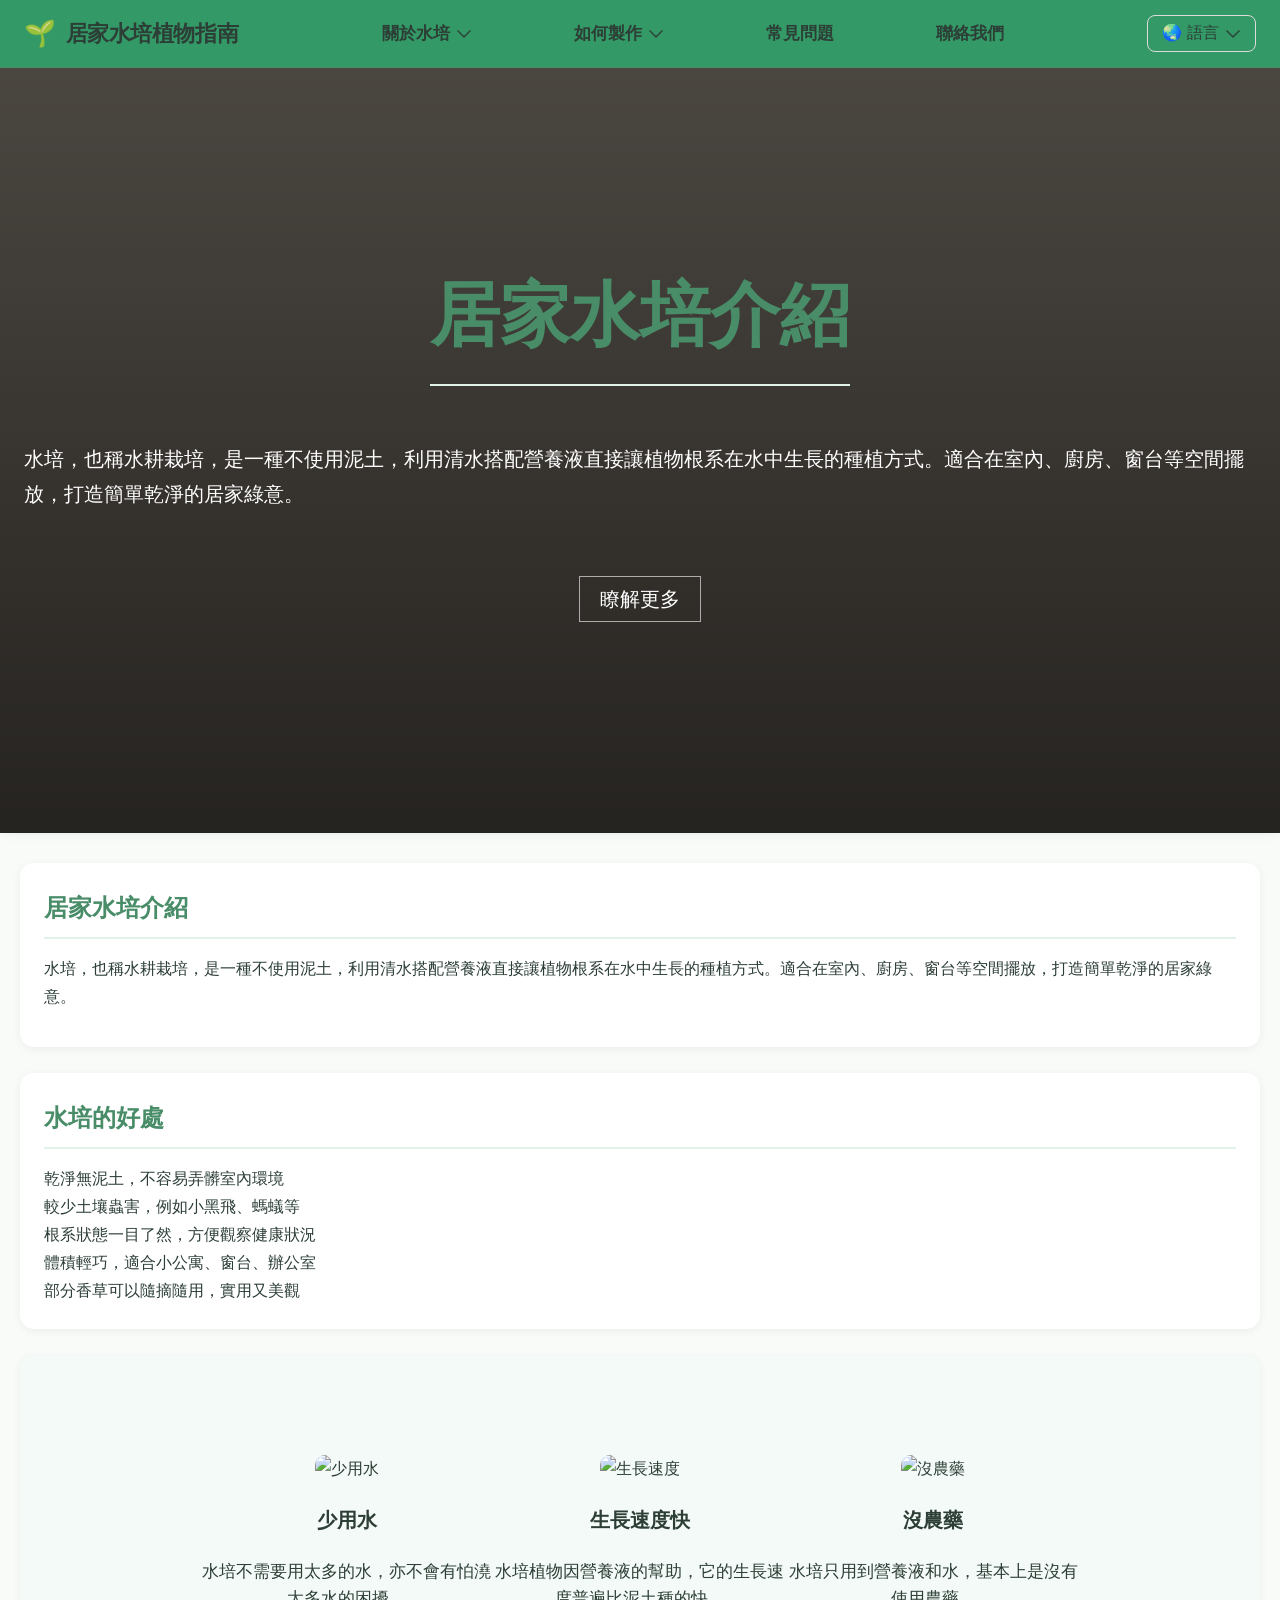
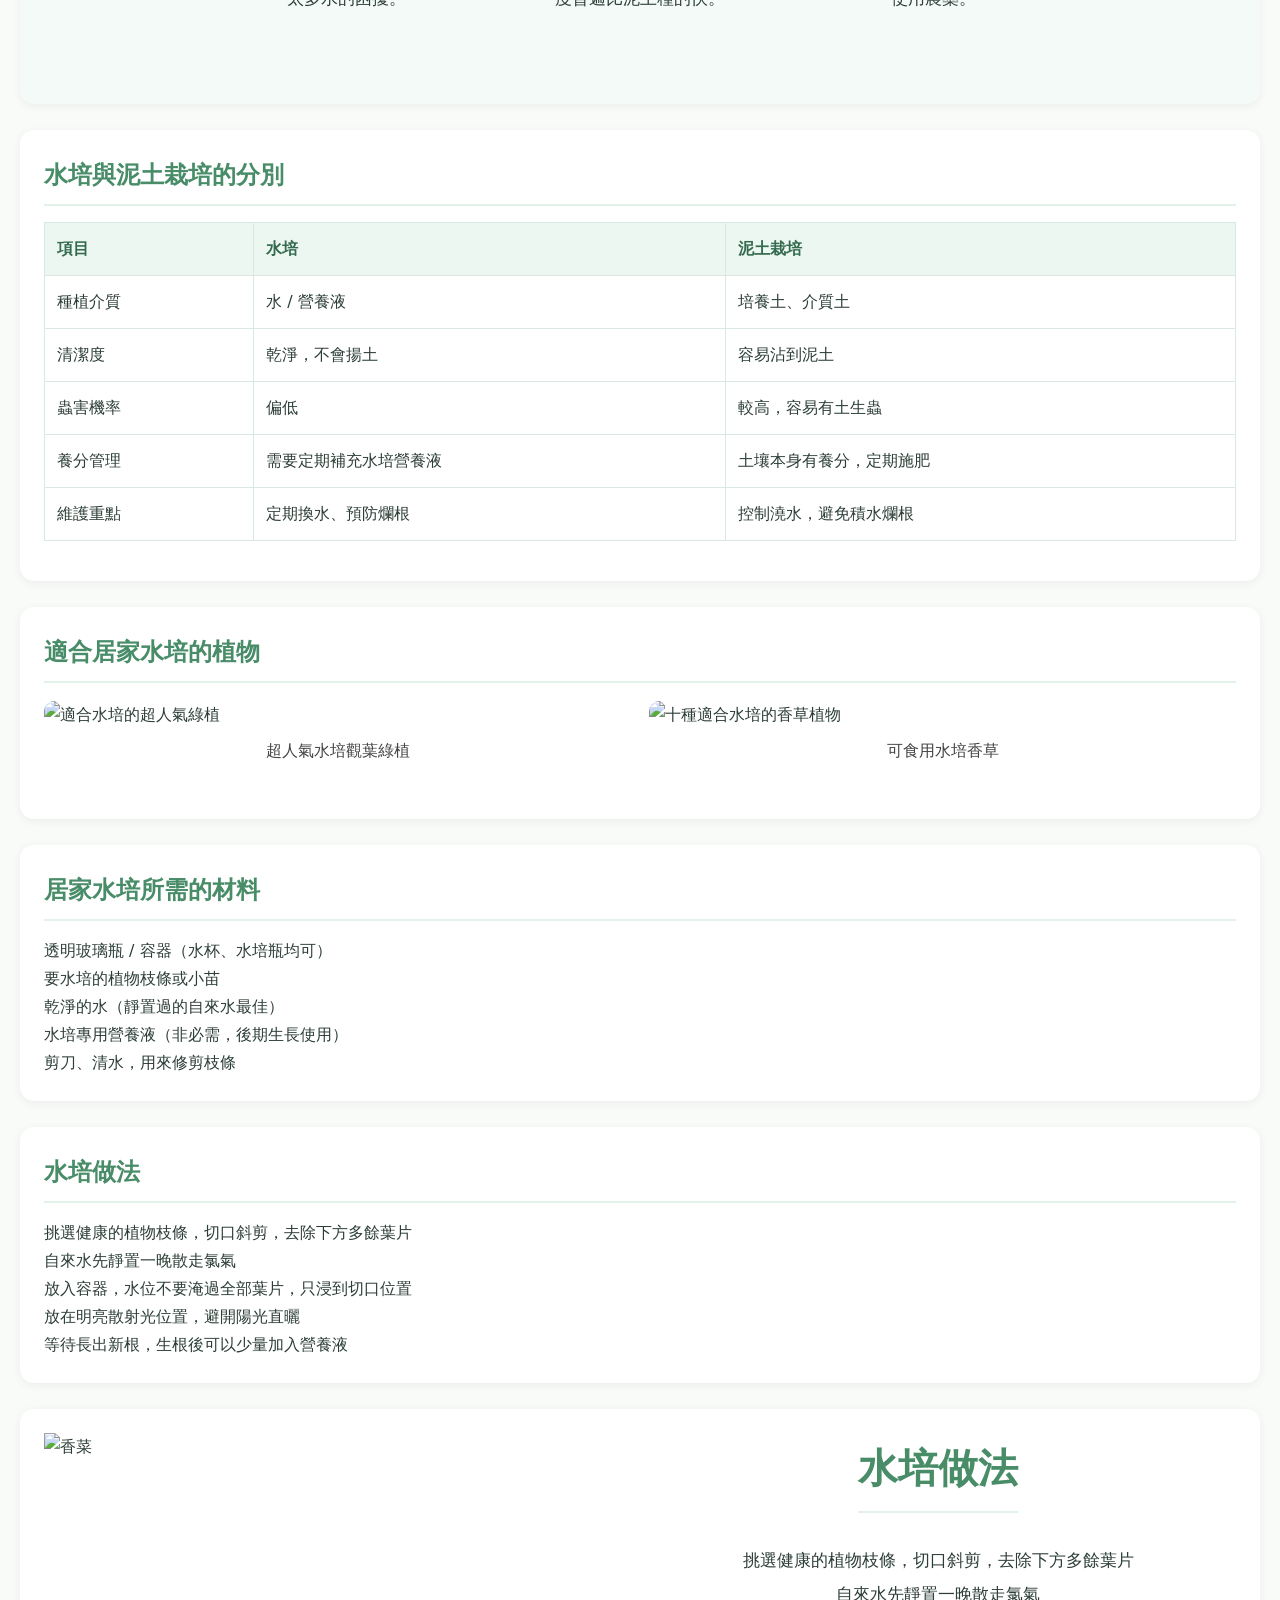
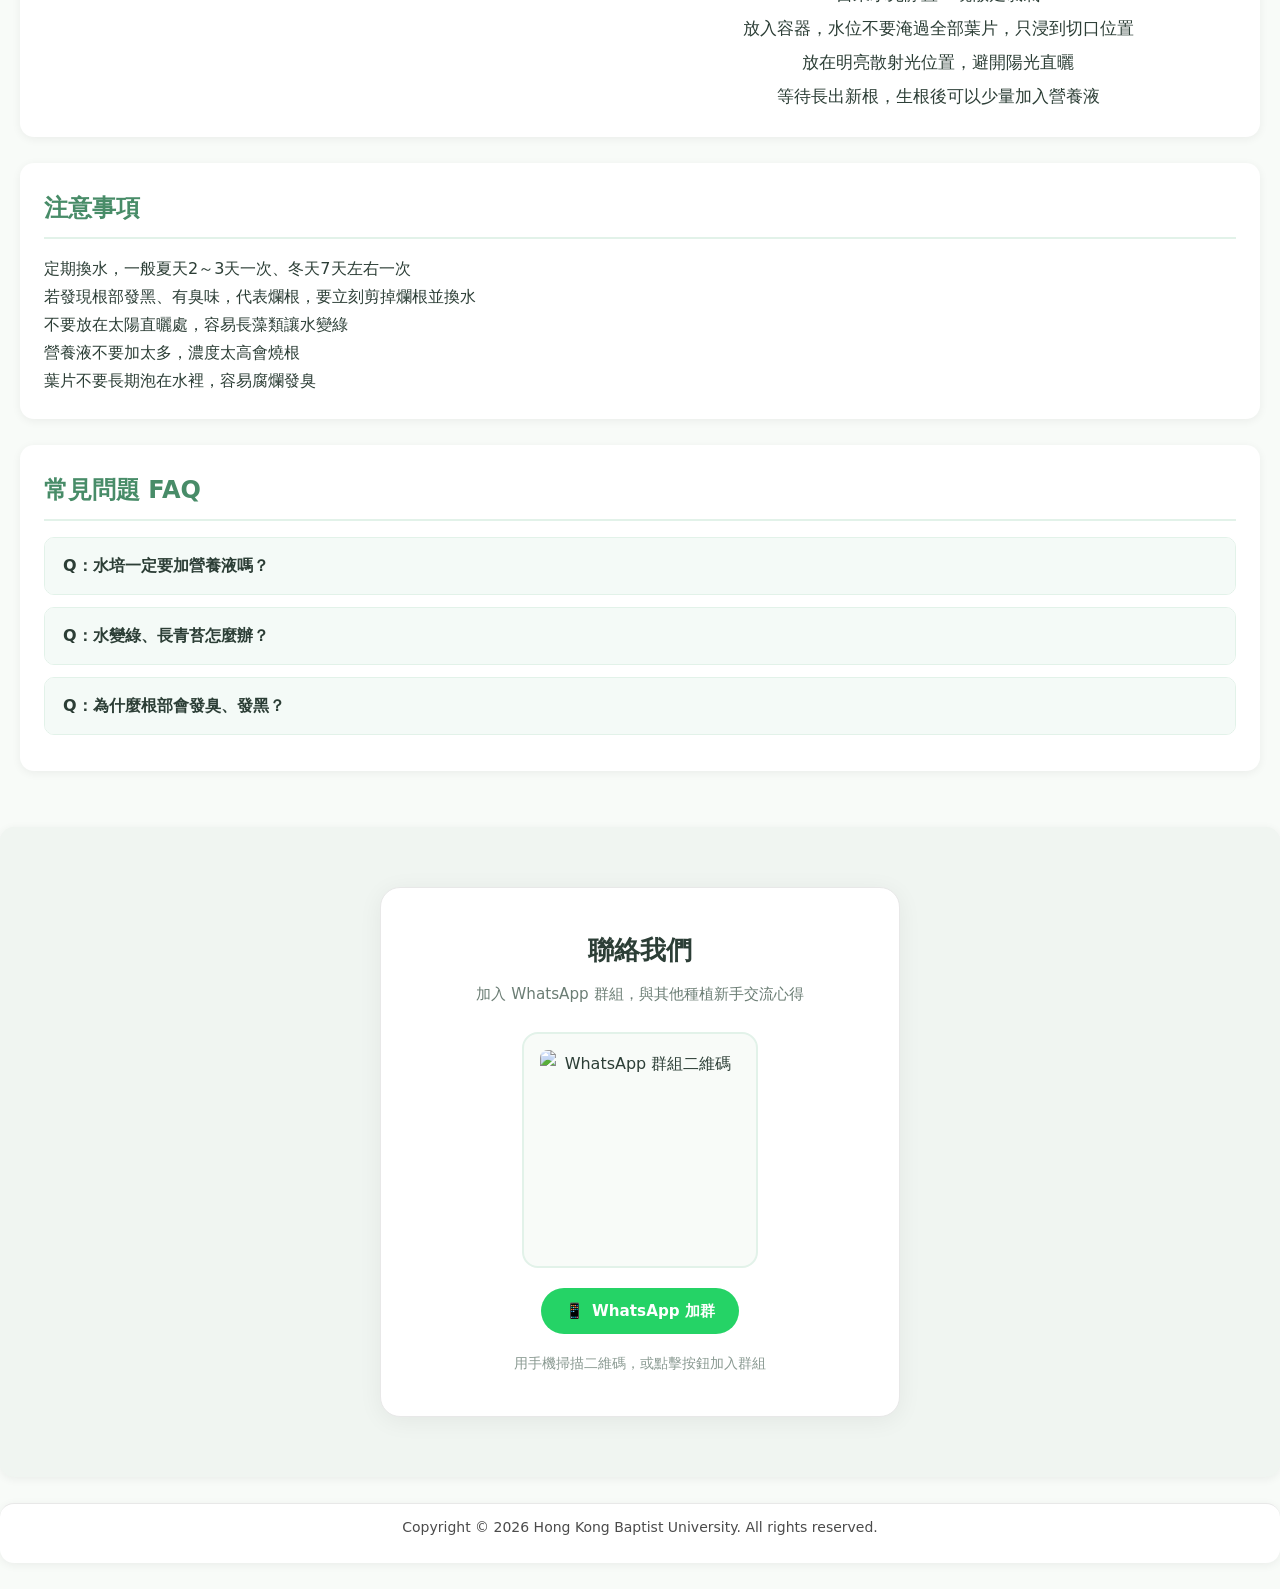
==== commit cd68f5dc: "Update index.html" ====
--- a/index.html
+++ b/index.html
@@ -246,14 +246,6 @@
         </section>
     </div>
     
-    <!-- testing -->
-    <section>
-        <video width="640" height="360">
-        <source src="https://youtu.be/vrUAGqzEyVQ?si=e8DRXfSuhGvXGG8C">
-        </video>
-    </section>
-    <!-- testing -->
-    
     <!-- ===== 联系我们（版权前） ===== -->
     <section class="contact-section" id="contact">
         <div class="contact-card">
